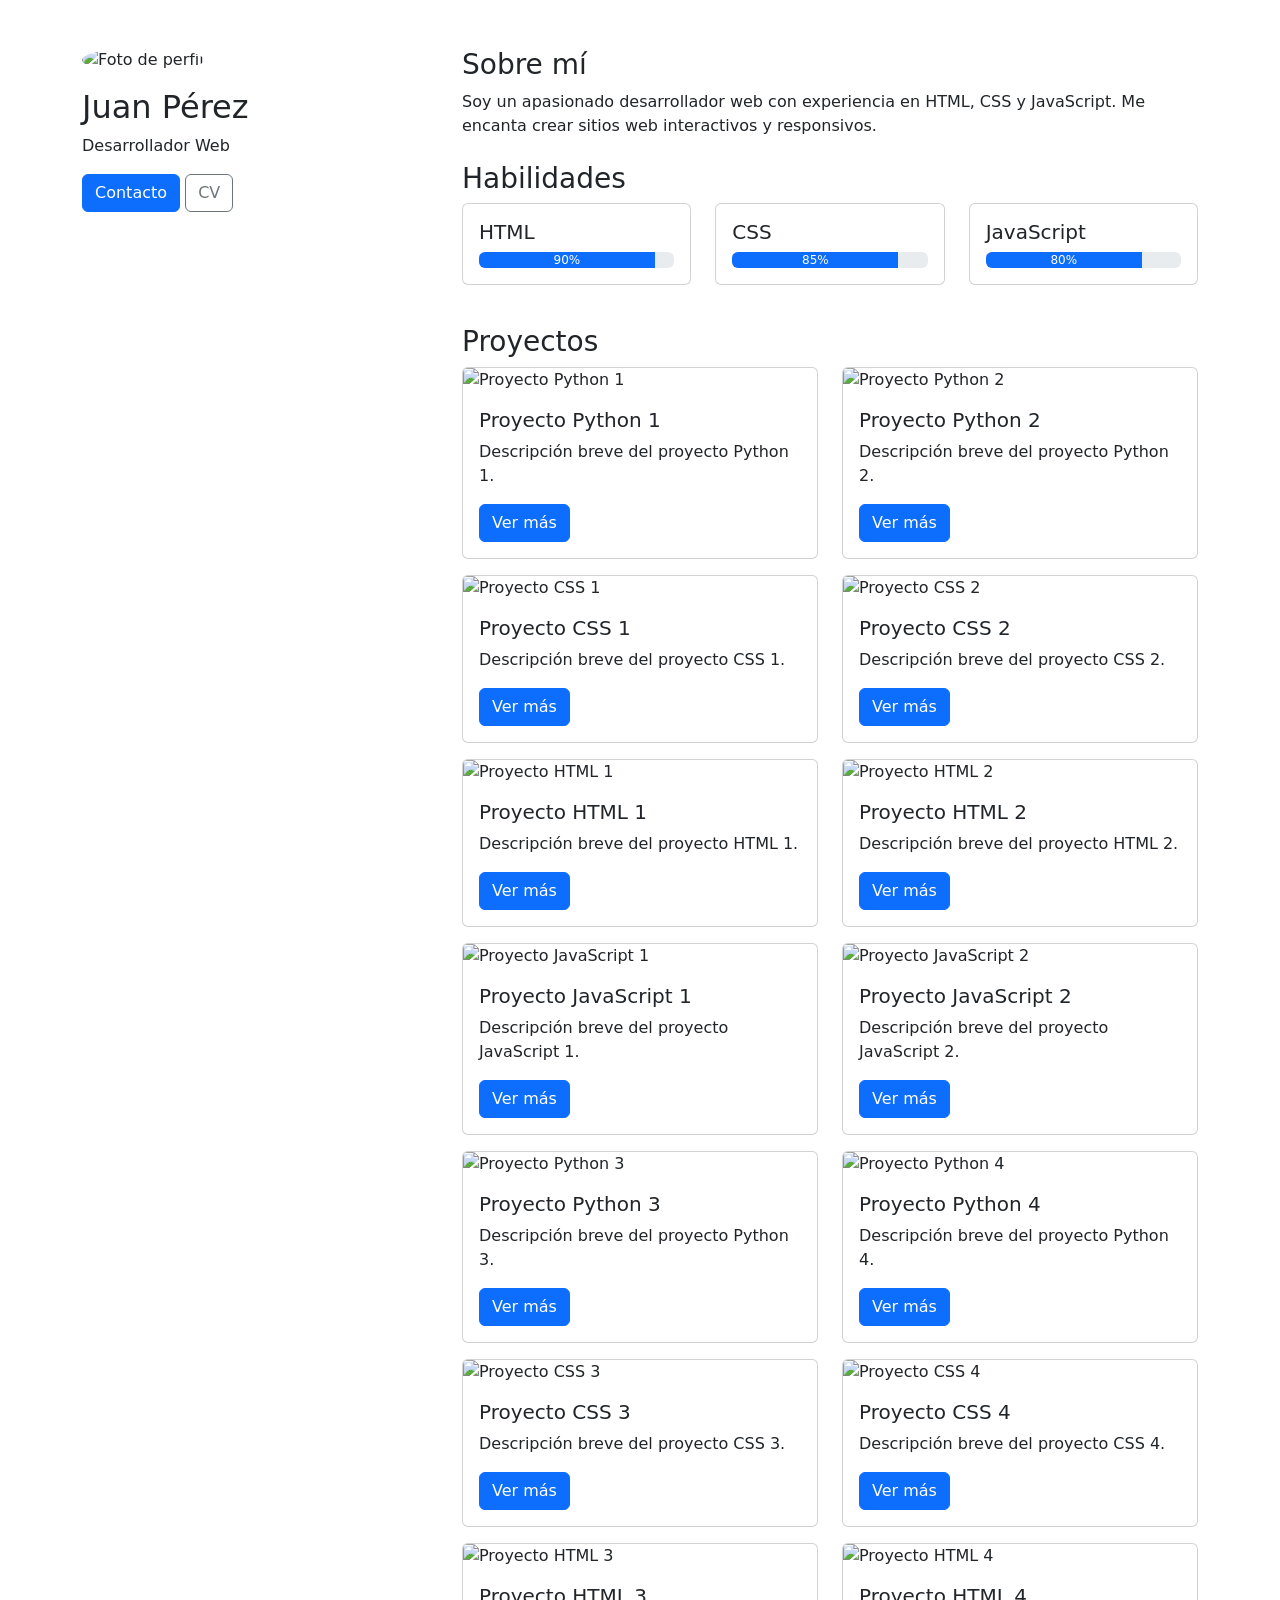
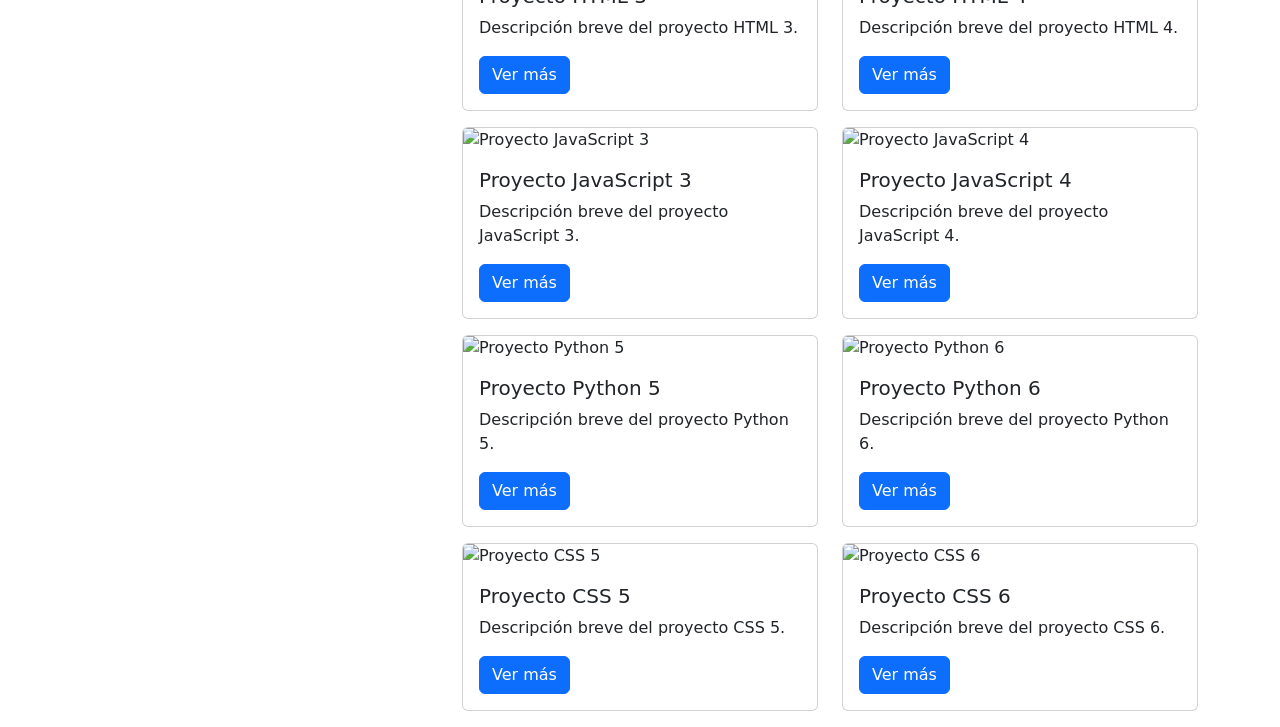
==== index.html @ b3091b2c "Create index.html" ====
<!DOCTYPE html>
<html lang="es">
<head>
    <meta charset="UTF-8">
    <meta name="viewport" content="width=device-width, initial-scale=1.0">
    <title>Mi Perfil</title>
    <link href="https://cdnjs.cloudflare.com/ajax/libs/bootstrap/5.3.0/css/bootstrap.min.css" rel="stylesheet">
    <style>
        #btn-back-to-top {
            position: fixed;
            bottom: 20px;
            left: 20px;
            display: none;
        }
    </style>
</head>
<body>
    <div class="container mt-5">
        <div class="row">
            <div class="col-md-4">
                <img src="/api/placeholder/300/300" alt="Foto de perfil" class="img-fluid rounded-circle mb-3">
                <h2>Juan Pérez</h2>
                <p>Desarrollador Web</p>
                <div class="mb-3">
                    <button type="button" class="btn btn-primary" data-bs-toggle="popover" data-bs-content="Nombre: Juan Pérez<br>Teléfono: +34 123 456 789<br>Email: juan.perez@example.com<br>Dirección: Calle Falsa 123, Madrid, España">Contacto</button>
                    <button type="button" class="btn btn-outline-secondary" data-bs-toggle="popover" data-bs-html="true" data-bs-content='<a href="/path/to/CV.pdf" class="btn btn-primary" download>Download CV</a>'>CV</button>
                </div>
            </div>
            <div class="col-md-8">
                <h3>Sobre mí</h3>
                <p>Soy un apasionado desarrollador web con experiencia en HTML, CSS y JavaScript. Me encanta crear sitios web interactivos y responsivos.</p>
                
                <h3 class="mt-4">Habilidades</h3>
                <div class="row">
                    <div class="col-6 col-md-4 mb-3">
                        <div class="card">
                            <div class="card-body">
                                <h5 class="card-title">HTML</h5>
                                <div class="progress">
                                    <div class="progress-bar" role="progressbar" style="width: 90%;" aria-valuenow="90" aria-valuemin="0" aria-valuemax="100">90%</div>
                                </div>
                            </div>
                        </div>
                    </div>
                    <div class="col-6 col-md-4 mb-3">
                        <div class="card">
                            <div class="card-body">
                                <h5 class="card-title">CSS</h5>
                                <div class="progress">
                                    <div class="progress-bar" role="progressbar" style="width: 85%;" aria-valuenow="85" aria-valuemin="0" aria-valuemax="100">85%</div>
                                </div>
                            </div>
                        </div>
                    </div>
                    <div class="col-6 col-md-4 mb-3">
                        <div class="card">
                            <div class="card-body">
                                <h5 class="card-title">JavaScript</h5>
                                <div class="progress">
                                    <div class="progress-bar" role="progressbar" style="width: 80%;" aria-valuenow="80" aria-valuemin="0" aria-valuemax="100">80%</div>
                                </div>
                            </div>
                        </div>
                    </div>
                </div>
                
                <h3 class="mt-4">Proyectos</h3>
                <div class="row">
                    <!-- Proyecto 1 -->
                    <div class="col-md-6 mb-3">
                        <div class="card">
                            <img src="/api/placeholder/300/200" class="card-img-top" alt="Proyecto Python 1">
                            <div class="card-body">
                                <h5 class="card-title">Proyecto Python 1</h5>
                                <p class="card-text">Descripción breve del proyecto Python 1.</p>
                                <a href="#" class="btn btn-primary">Ver más</a>
                            </div>
                        </div>
                    </div>
                    <!-- Proyecto 2 -->
                    <div class="col-md-6 mb-3">
                        <div class="card">
                            <img src="/api/placeholder/300/200" class="card-img-top" alt="Proyecto Python 2">
                            <div class="card-body">
                                <h5 class="card-title">Proyecto Python 2</h5>
                                <p class="card-text">Descripción breve del proyecto Python 2.</p>
                                <a href="#" class="btn btn-primary">Ver más</a>
                            </div>
                        </div>
                    </div>
                    <!-- Proyecto 3 -->
                    <div class="col-md-6 mb-3">
                        <div class="card">
                            <img src="/api/placeholder/300/200" class="card-img-top" alt="Proyecto CSS 1">
                            <div class="card-body">
                                <h5 class="card-title">Proyecto CSS 1</h5>
                                <p class="card-text">Descripción breve del proyecto CSS 1.</p>
                                <a href="#" class="btn btn-primary">Ver más</a>
                            </div>
                        </div>
                    </div>
                    <!-- Proyecto 4 -->
                    <div class="col-md-6 mb-3">
                        <div class="card">
                            <img src="/api/placeholder/300/200" class="card-img-top" alt="Proyecto CSS 2">
                            <div class="card-body">
                                <h5 class="card-title">Proyecto CSS 2</h5>
                                <p class="card-text">Descripción breve del proyecto CSS 2.</p>
                                <a href="#" class="btn btn-primary">Ver más</a>
                            </div>
                        </div>
                    </div>
                    <!-- Proyecto 5 -->
                    <div class="col-md-6 mb-3">
                        <div class="card">
                            <img src="/api/placeholder/300/200" class="card-img-top" alt="Proyecto HTML 1">
                            <div class="card-body">
                                <h5 class="card-title">Proyecto HTML 1</h5>
                                <p class="card-text">Descripción breve del proyecto HTML 1.</p>
                                <a href="#" class="btn btn-primary">Ver más</a>
                            </div>
                        </div>
                    </div>
                    <!-- Proyecto 6 -->
                    <div class="col-md-6 mb-3">
                        <div class="card">
                            <img src="/api/placeholder/300/200" class="card-img-top" alt="Proyecto HTML 2">
                            <div class="card-body">
                                <h5 class="card-title">Proyecto HTML 2</h5>
                                <p class="card-text">Descripción breve del proyecto HTML 2.</p>
                                <a href="#" class="btn btn-primary">Ver más</a>
                            </div>
                        </div>
                    </div>
                    <!-- Proyecto 7 -->
                    <div class="col-md-6 mb-3">
                        <div class="card">
                            <img src="/api/placeholder/300/200" class="card-img-top" alt="Proyecto JavaScript 1">
                            <div class="card-body">
                                <h5 class="card-title">Proyecto JavaScript 1</h5>
                                <p class="card-text">Descripción breve del proyecto JavaScript 1.</p>
                                <a href="#" class="btn btn-primary">Ver más</a>
                            </div>
                        </div>
                    </div>
                    <!-- Proyecto 8 -->
                    <div class="col-md-6 mb-3">
                        <div class="card">
                            <img src="/api/placeholder/300/200" class="card-img-top" alt="Proyecto JavaScript 2">
                            <div class="card-body">
                                <h5 class="card-title">Proyecto JavaScript 2</h5>
                                <p class="card-text">Descripción breve del proyecto JavaScript 2.</p>
                                <a href="#" class="btn btn-primary">Ver más</a>
                            </div>
                        </div>
                    </div>
                    <!-- Proyecto 9 -->
                    <div class="col-md-6 mb-3">
                        <div class="card">
                            <img src="/api/placeholder/300/200" class="card-img-top" alt="Proyecto Python 3">
                            <div class="card-body">
                                <h5 class="card-title">Proyecto Python 3</h5>
                                <p class="card-text">Descripción breve del proyecto Python 3.</p>
                                <a href="#" class="btn btn-primary">Ver más</a>
                            </div>
                        </div>
                    </div>
                    <!-- Proyecto 10 -->
                    <div class="col-md-6 mb-3">
                        <div class="card">
                            <img src="/api/placeholder/300/200" class="card-img-top" alt="Proyecto Python 4">
                            <div class="card-body">
                                <h5 class="card-title">Proyecto Python 4</h5>
                                <p class="card-text">Descripción breve del proyecto Python 4.</p>
                                <a href="#" class="btn btn-primary">Ver más</a>
                            </div>
                        </div>
                    </div>
                    <!-- Proyecto 11 -->
                    <div class="col-md-6 mb-3">
                        <div class="card">
                            <img src="/api/placeholder/300/200" class="card-img-top" alt="Proyecto CSS 3">
                            <div class="card-body">
                                <h5 class="card-title">Proyecto CSS 3</h5>
                                <p class="card-text">Descripción breve del proyecto CSS 3.</p>
                                <a href="#" class="btn btn-primary">Ver más</a>
                            </div>
                        </div>
                    </div>
                    <!-- Proyecto 12 -->
                    <div class="col-md-6 mb-3">
                        <div class="card">
                            <img src="/api/placeholder/300/200" class="card-img-top" alt="Proyecto CSS 4">
                            <div class="card-body">
                                <h5 class="card-title">Proyecto CSS 4</h5>
                                <p class="card-text">Descripción breve del proyecto CSS 4.</p>
                                <a href="#" class="btn btn-primary">Ver más</a>
                            </div>
                        </div>
                    </div>
                    <!-- Proyecto 13 -->
                    <div class="col-md-6 mb-3">
                        <div class="card">
                            <img src="/api/placeholder/300/200" class="card-img-top" alt="Proyecto HTML 3">
                            <div class="card-body">
                                <h5 class="card-title">Proyecto HTML 3</h5>
                                <p class="card-text">Descripción breve del proyecto HTML 3.</p>
                                <a href="#" class="btn btn-primary">Ver más</a>
                            </div>
                        </div>
                    </div>
                    <!-- Proyecto 14 -->
                    <div class="col-md-6 mb-3">
                        <div class="card">
                            <img src="/api/placeholder/300/200" class="card-img-top" alt="Proyecto HTML 4">
                            <div class="card-body">
                                <h5 class="card-title">Proyecto HTML 4</h5>
                                <p class="card-text">Descripción breve del proyecto HTML 4.</p>
                                <a href="#" class="btn btn-primary">Ver más</a>
                            </div>
                        </div>
                    </div>
                    <!-- Proyecto 15 -->
                    <div class="col-md-6 mb-3">
                        <div class="card">
                            <img src="/api/placeholder/300/200" class="card-img-top" alt="Proyecto JavaScript 3">
                            <div class="card-body">
                                <h5 class="card-title">Proyecto JavaScript 3</h5>
                                <p class="card-text">Descripción breve del proyecto JavaScript 3.</p>
                                <a href="#" class="btn btn-primary">Ver más</a>
                            </div>
                        </div>
                    </div>
                    <!-- Proyecto 16 -->
                    <div class="col-md-6 mb-3">
                        <div class="card">
                            <img src="/api/placeholder/300/200" class="card-img-top" alt="Proyecto JavaScript 4">
                            <div class="card-body">
                                <h5 class="card-title">Proyecto JavaScript 4</h5>
                                <p class="card-text">Descripción breve del proyecto JavaScript 4.</p>
                                <a href="#" class="btn btn-primary">Ver más</a>
                            </div>
                        </div>
                    </div>
                    <!-- Proyecto 17 -->
                    <div class="col-md-6 mb-3">
                        <div class="card">
                            <img src="/api/placeholder/300/200" class="card-img-top" alt="Proyecto Python 5">
                            <div class="card-body">
                                <h5 class="card-title">Proyecto Python 5</h5>
                                <p class="card-text">Descripción breve del proyecto Python 5.</p>
                                <a href="#" class="btn btn-primary">Ver más</a>
                            </div>
                        </div>
                    </div>
                    <!-- Proyecto 18 -->
                    <div class="col-md-6 mb-3">
                        <div class="card">
                            <img src="/api/placeholder/300/200" class="card-img-top" alt="Proyecto Python 6">
                            <div class="card-body">
                                <h5 class="card-title">Proyecto Python 6</h5>
                                <p class="card-text">Descripción breve del proyecto Python 6.</p>
                                <a href="#" class="btn btn-primary">Ver más</a>
                            </div>
                        </div>
                    </div>
                    <!-- Proyecto 19 -->
                    <div class="col-md-6 mb-3">
                        <div class="card">
                            <img src="/api/placeholder/300/200" class="card-img-top" alt="Proyecto CSS 5">
                            <div class="card-body">
                                <h5 class="card-title">Proyecto CSS 5</h5>
                                <p class="card-text">Descripción breve del proyecto CSS 5.</p>
                                <a href="#" class="btn btn-primary">Ver más</a>
                            </div>
                        </div>
                    </div>
                    <!-- Proyecto 20 -->
                    <div class="col-md-6 mb-3">
                        <div class="card">
                            <img src="/api/placeholder/300/200" class="card-img-top" alt="Proyecto CSS 6">
                            <div class="card-body">
                                <h5 class="card-title">Proyecto CSS 6</h5>
                                <p class="card-text">Descripción breve del proyecto CSS 6.</p>
                                <a href="#" class="btn btn-primary">Ver más</a>
                            </div>
                        </div>
                    </div>
                </div>
            </div>
        </div>
    </div>

    <button type="button" class="btn btn-danger btn-floating btn-lg" id="btn-back-to-top">
        <i class="fas fa-arrow-up"></i>
    </button>

    <script src="https://cdnjs.cloudflare.com/ajax/libs/bootstrap/5.3.0/js/bootstrap.bundle.min.js"></script>
    <script>
        // Inicializar popover
        var popoverTriggerList = [].slice.call(document.querySelectorAll('[data-bs-toggle="popover"]'));
        var popoverList = popoverTriggerList.map(function (popoverTriggerEl) {
            return new bootstrap.Popover(popoverTriggerEl, {
                html: true
            });
        });

        // Obtener el botón
        let mybutton = document.getElementById("btn-back-to-top");

        // Cuando el usuario haga scroll hacia abajo 20px desde la parte superior del documento, muestra el botón
        window.onscroll = function () {
            scrollFunction();
        };

        function scrollFunction() {
            if (
                document.body.scrollTop > 20 ||
                document.documentElement.scrollTop > 20
            ) {
                mybutton.style.display = "block";
            } else {
                mybutton.style.display = "none";
            }
        }

        // Cuando el usuario haga clic en el botón, lleva al principio del documento
        mybutton.addEventListener("click", backToTop);

        function backToTop() {
            document.body.scrollTop = 0;
            document.documentElement.scrollTop = 0;
        }
    </script>
</body>
</html>
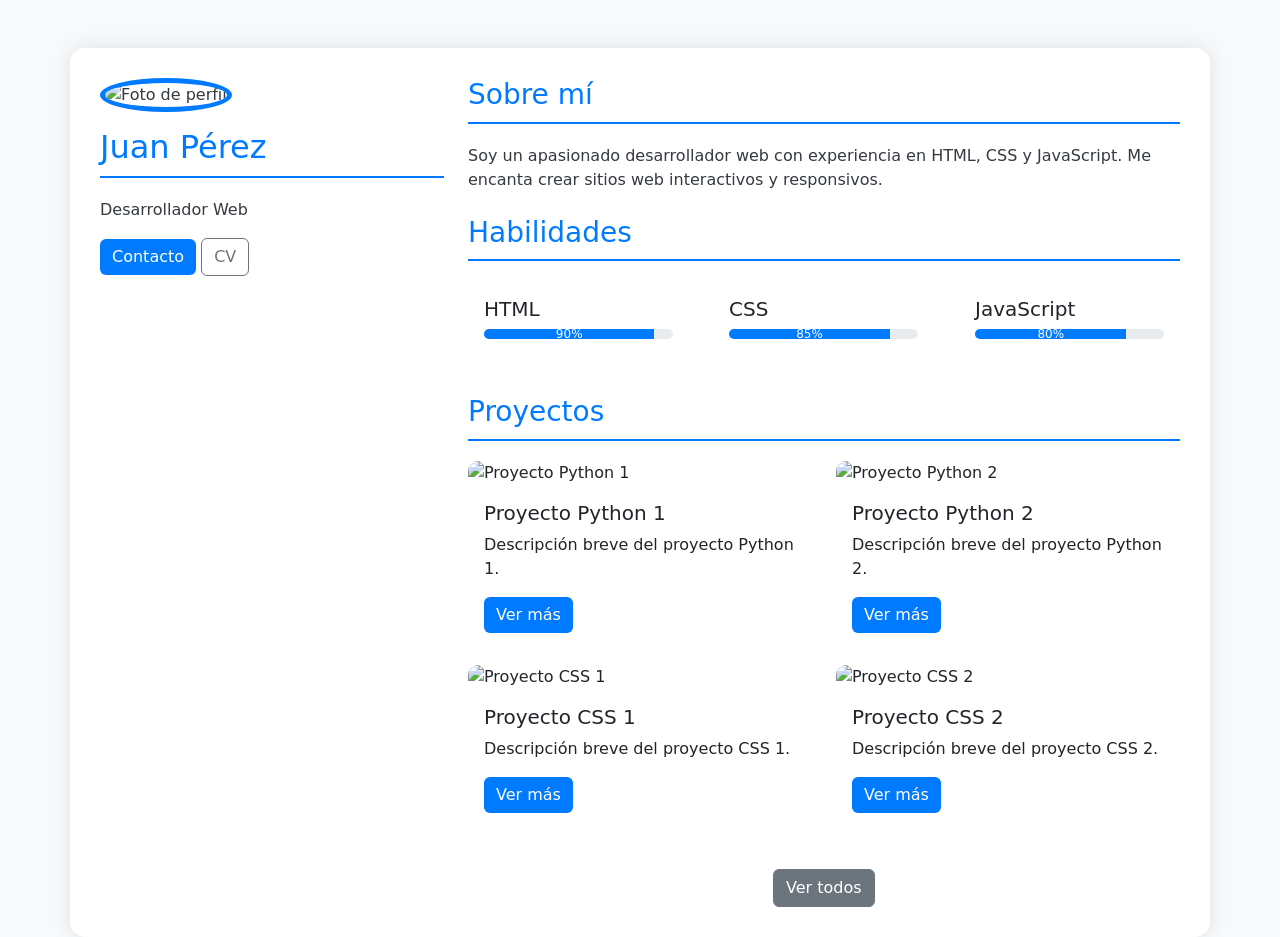
==== commit cc944503: "Update index.html" ====
--- a/index.html
+++ b/index.html
@@ -5,34 +5,89 @@
     <meta name="viewport" content="width=device-width, initial-scale=1.0">
     <title>Mi Perfil</title>
     <link href="https://cdnjs.cloudflare.com/ajax/libs/bootstrap/5.3.0/css/bootstrap.min.css" rel="stylesheet">
+    <link href="https://cdnjs.cloudflare.com/ajax/libs/animate.css/4.1.1/animate.min.css" rel="stylesheet">
     <style>
+        body {
+            background-color: #f8f9fa;
+            color: #343a40;
+        }
+        .container {
+            background-color: white;
+            border-radius: 15px;
+            box-shadow: 0 0 20px rgba(0,0,0,0.1);
+            padding: 30px;
+            margin-top: 50px;
+        }
+        h2, h3 {
+            color: #007bff;
+            border-bottom: 2px solid #007bff;
+            padding-bottom: 10px;
+            margin-bottom: 20px;
+        }
+        .card {
+            transition: transform 0.3s ease-in-out, box-shadow 0.3s ease-in-out;
+            border: none;
+            border-radius: 10px;
+            overflow: hidden;
+        }
+        .card:hover {
+            transform: translateY(-5px);
+            box-shadow: 0 10px 20px rgba(0,0,0,0.1);
+        }
+        .progress {
+            height: 10px;
+            border-radius: 5px;
+        }
+        .progress-bar {
+            background-color: #007bff;
+        }
         #btn-back-to-top {
             position: fixed;
             bottom: 20px;
             left: 20px;
             display: none;
+            transition: opacity 0.3s ease-in-out;
+            opacity: 0;
+        }
+        #btn-back-to-top.show {
+            opacity: 1;
+        }
+        .btn-primary {
+            background-color: #007bff;
+            border: none;
+            transition: background-color 0.3s ease-in-out;
+        }
+        .btn-primary:hover {
+            background-color: #0056b3;
+        }
+        .profile-img {
+            border: 5px solid #007bff;
+            transition: transform 0.3s ease-in-out;
+        }
+        .profile-img:hover {
+            transform: scale(1.05);
         }
     </style>
 </head>
 <body>
-    <div class="container mt-5">
+    <div class="container mt-5 animate__animated animate__fadeIn">
         <div class="row">
             <div class="col-md-4">
-                <img src="/api/placeholder/300/300" alt="Foto de perfil" class="img-fluid rounded-circle mb-3">
-                <h2>Juan Pérez</h2>
-                <p>Desarrollador Web</p>
-                <div class="mb-3">
+                <img src="/api/placeholder/300/300" alt="Foto de perfil" class="img-fluid rounded-circle mb-3 profile-img animate__animated animate__zoomIn">
+                <h2 class="animate__animated animate__slideInLeft">Juan Pérez</h2>
+                <p class="animate__animated animate__slideInLeft">Desarrollador Web</p>
+                <div class="mb-3 animate__animated animate__slideInLeft">
                     <button type="button" class="btn btn-primary" data-bs-toggle="popover" data-bs-content="Nombre: Juan Pérez<br>Teléfono: +34 123 456 789<br>Email: juan.perez@example.com<br>Dirección: Calle Falsa 123, Madrid, España">Contacto</button>
                     <button type="button" class="btn btn-outline-secondary" data-bs-toggle="popover" data-bs-html="true" data-bs-content='<a href="/path/to/CV.pdf" class="btn btn-primary" download>Download CV</a>'>CV</button>
                 </div>
             </div>
             <div class="col-md-8">
-                <h3>Sobre mí</h3>
-                <p>Soy un apasionado desarrollador web con experiencia en HTML, CSS y JavaScript. Me encanta crear sitios web interactivos y responsivos.</p>
+                <h3 class="animate__animated animate__slideInRight">Sobre mí</h3>
+                <p class="animate__animated animate__slideInRight">Soy un apasionado desarrollador web con experiencia en HTML, CSS y JavaScript. Me encanta crear sitios web interactivos y responsivos.</p>
                 
-                <h3 class="mt-4">Habilidades</h3>
+                <h3 class="mt-4 animate__animated animate__slideInRight">Habilidades</h3>
                 <div class="row">
-                    <div class="col-6 col-md-4 mb-3">
+                    <div class="col-6 col-md-4 mb-3 animate__animated animate__zoomIn">
                         <div class="card">
                             <div class="card-body">
                                 <h5 class="card-title">HTML</h5>
@@ -42,7 +97,7 @@
                             </div>
                         </div>
                     </div>
-                    <div class="col-6 col-md-4 mb-3">
+                    <div class="col-6 col-md-4 mb-3 animate__animated animate__zoomIn" style="animation-delay: 0.2s;">
                         <div class="card">
                             <div class="card-body">
                                 <h5 class="card-title">CSS</h5>
@@ -52,7 +107,7 @@
                             </div>
                         </div>
                     </div>
-                    <div class="col-6 col-md-4 mb-3">
+                    <div class="col-6 col-md-4 mb-3 animate__animated animate__zoomIn" style="animation-delay: 0.4s;">
                         <div class="card">
                             <div class="card-body">
                                 <h5 class="card-title">JavaScript</h5>
@@ -64,10 +119,10 @@
                     </div>
                 </div>
                 
-                <h3 class="mt-4">Proyectos</h3>
+                <h3 class="mt-4 animate__animated animate__slideInRight">Proyectos</h3>
                 <div class="row">
                     <!-- Proyecto 1 -->
-                    <div class="col-md-6 mb-3">
+                    <div class="col-md-6 mb-3 animate__animated animate__zoomIn">
                         <div class="card">
                             <img src="/api/placeholder/300/200" class="card-img-top" alt="Proyecto Python 1">
                             <div class="card-body">
@@ -78,7 +133,7 @@
                         </div>
                     </div>
                     <!-- Proyecto 2 -->
-                    <div class="col-md-6 mb-3">
+                    <div class="col-md-6 mb-3 animate__animated animate__zoomIn" style="animation-delay: 0.2s;">
                         <div class="card">
                             <img src="/api/placeholder/300/200" class="card-img-top" alt="Proyecto Python 2">
                             <div class="card-body">
@@ -89,7 +144,7 @@
                         </div>
                     </div>
                     <!-- Proyecto 3 -->
-                    <div class="col-md-6 mb-3">
+                    <div class="col-md-6 mb-3 animate__animated animate__zoomIn" style="animation-delay: 0.4s;">
                         <div class="card">
                             <img src="/api/placeholder/300/200" class="card-img-top" alt="Proyecto CSS 1">
                             <div class="card-body">
@@ -100,7 +155,7 @@
                         </div>
                     </div>
                     <!-- Proyecto 4 -->
-                    <div class="col-md-6 mb-3">
+                    <div class="col-md-6 mb-3 animate__animated animate__zoomIn" style="animation-delay: 0.6s;">
                         <div class="card">
                             <img src="/api/placeholder/300/200" class="card-img-top" alt="Proyecto CSS 2">
                             <div class="card-body">
@@ -111,7 +166,7 @@
                         </div>
                     </div>
                     <!-- Proyecto 5 -->
-                    <div class="col-md-6 mb-3">
+                    <div class="col-md-6 mb-3 animate__animated animate__zoomIn more-projects" style="animation-delay: 0.8s; display: none;">
                         <div class="card">
                             <img src="/api/placeholder/300/200" class="card-img-top" alt="Proyecto HTML 1">
                             <div class="card-body">
@@ -122,7 +177,7 @@
                         </div>
                     </div>
                     <!-- Proyecto 6 -->
-                    <div class="col-md-6 mb-3">
+                    <div class="col-md-6 mb-3 animate__animated animate__zoomIn more-projects" style="animation-delay: 1s; display: none;">
                         <div class="card">
                             <img src="/api/placeholder/300/200" class="card-img-top" alt="Proyecto HTML 2">
                             <div class="card-body">
@@ -132,160 +187,9 @@
                             </div>
                         </div>
                     </div>
-                    <!-- Proyecto 7 -->
-                    <div class="col-md-6 mb-3">
-                        <div class="card">
-                            <img src="/api/placeholder/300/200" class="card-img-top" alt="Proyecto JavaScript 1">
-                            <div class="card-body">
-                                <h5 class="card-title">Proyecto JavaScript 1</h5>
-                                <p class="card-text">Descripción breve del proyecto JavaScript 1.</p>
-                                <a href="#" class="btn btn-primary">Ver más</a>
-                            </div>
-                        </div>
-                    </div>
-                    <!-- Proyecto 8 -->
-                    <div class="col-md-6 mb-3">
-                        <div class="card">
-                            <img src="/api/placeholder/300/200" class="card-img-top" alt="Proyecto JavaScript 2">
-                            <div class="card-body">
-                                <h5 class="card-title">Proyecto JavaScript 2</h5>
-                                <p class="card-text">Descripción breve del proyecto JavaScript 2.</p>
-                                <a href="#" class="btn btn-primary">Ver más</a>
-                            </div>
-                        </div>
-                    </div>
-                    <!-- Proyecto 9 -->
-                    <div class="col-md-6 mb-3">
-                        <div class="card">
-                            <img src="/api/placeholder/300/200" class="card-img-top" alt="Proyecto Python 3">
-                            <div class="card-body">
-                                <h5 class="card-title">Proyecto Python 3</h5>
-                                <p class="card-text">Descripción breve del proyecto Python 3.</p>
-                                <a href="#" class="btn btn-primary">Ver más</a>
-                            </div>
-                        </div>
-                    </div>
-                    <!-- Proyecto 10 -->
-                    <div class="col-md-6 mb-3">
-                        <div class="card">
-                            <img src="/api/placeholder/300/200" class="card-img-top" alt="Proyecto Python 4">
-                            <div class="card-body">
-                                <h5 class="card-title">Proyecto Python 4</h5>
-                                <p class="card-text">Descripción breve del proyecto Python 4.</p>
-                                <a href="#" class="btn btn-primary">Ver más</a>
-                            </div>
-                        </div>
-                    </div>
-                    <!-- Proyecto 11 -->
-                    <div class="col-md-6 mb-3">
-                        <div class="card">
-                            <img src="/api/placeholder/300/200" class="card-img-top" alt="Proyecto CSS 3">
-                            <div class="card-body">
-                                <h5 class="card-title">Proyecto CSS 3</h5>
-                                <p class="card-text">Descripción breve del proyecto CSS 3.</p>
-                                <a href="#" class="btn btn-primary">Ver más</a>
-                            </div>
-                        </div>
-                    </div>
-                    <!-- Proyecto 12 -->
-                    <div class="col-md-6 mb-3">
-                        <div class="card">
-                            <img src="/api/placeholder/300/200" class="card-img-top" alt="Proyecto CSS 4">
-                            <div class="card-body">
-                                <h5 class="card-title">Proyecto CSS 4</h5>
-                                <p class="card-text">Descripción breve del proyecto CSS 4.</p>
-                                <a href="#" class="btn btn-primary">Ver más</a>
-                            </div>
-                        </div>
-                    </div>
-                    <!-- Proyecto 13 -->
-                    <div class="col-md-6 mb-3">
-                        <div class="card">
-                            <img src="/api/placeholder/300/200" class="card-img-top" alt="Proyecto HTML 3">
-                            <div class="card-body">
-                                <h5 class="card-title">Proyecto HTML 3</h5>
-                                <p class="card-text">Descripción breve del proyecto HTML 3.</p>
-                                <a href="#" class="btn btn-primary">Ver más</a>
-                            </div>
-                        </div>
-                    </div>
-                    <!-- Proyecto 14 -->
-                    <div class="col-md-6 mb-3">
-                        <div class="card">
-                            <img src="/api/placeholder/300/200" class="card-img-top" alt="Proyecto HTML 4">
-                            <div class="card-body">
-                                <h5 class="card-title">Proyecto HTML 4</h5>
-                                <p class="card-text">Descripción breve del proyecto HTML 4.</p>
-                                <a href="#" class="btn btn-primary">Ver más</a>
-                            </div>
-                        </div>
-                    </div>
-                    <!-- Proyecto 15 -->
-                    <div class="col-md-6 mb-3">
-                        <div class="card">
-                            <img src="/api/placeholder/300/200" class="card-img-top" alt="Proyecto JavaScript 3">
-                            <div class="card-body">
-                                <h5 class="card-title">Proyecto JavaScript 3</h5>
-                                <p class="card-text">Descripción breve del proyecto JavaScript 3.</p>
-                                <a href="#" class="btn btn-primary">Ver más</a>
-                            </div>
-                        </div>
-                    </div>
-                    <!-- Proyecto 16 -->
-                    <div class="col-md-6 mb-3">
-                        <div class="card">
-                            <img src="/api/placeholder/300/200" class="card-img-top" alt="Proyecto JavaScript 4">
-                            <div class="card-body">
-                                <h5 class="card-title">Proyecto JavaScript 4</h5>
-                                <p class="card-text">Descripción breve del proyecto JavaScript 4.</p>
-                                <a href="#" class="btn btn-primary">Ver más</a>
-                            </div>
-                        </div>
-                    </div>
-                    <!-- Proyecto 17 -->
-                    <div class="col-md-6 mb-3">
-                        <div class="card">
-                            <img src="/api/placeholder/300/200" class="card-img-top" alt="Proyecto Python 5">
-                            <div class="card-body">
-                                <h5 class="card-title">Proyecto Python 5</h5>
-                                <p class="card-text">Descripción breve del proyecto Python 5.</p>
-                                <a href="#" class="btn btn-primary">Ver más</a>
-                            </div>
-                        </div>
-                    </div>
-                    <!-- Proyecto 18 -->
-                    <div class="col-md-6 mb-3">
-                        <div class="card">
-                            <img src="/api/placeholder/300/200" class="card-img-top" alt="Proyecto Python 6">
-                            <div class="card-body">
-                                <h5 class="card-title">Proyecto Python 6</h5>
-                                <p class="card-text">Descripción breve del proyecto Python 6.</p>
-                                <a href="#" class="btn btn-primary">Ver más</a>
-                            </div>
-                        </div>
-                    </div>
-                    <!-- Proyecto 19 -->
-                    <div class="col-md-6 mb-3">
-                        <div class="card">
-                            <img src="/api/placeholder/300/200" class="card-img-top" alt="Proyecto CSS 5">
-                            <div class="card-body">
-                                <h5 class="card-title">Proyecto CSS 5</h5>
-                                <p class="card-text">Descripción breve del proyecto CSS 5.</p>
-                                <a href="#" class="btn btn-primary">Ver más</a>
-                            </div>
-                        </div>
-                    </div>
-                    <!-- Proyecto 20 -->
-                    <div class="col-md-6 mb-3">
-                        <div class="card">
-                            <img src="/api/placeholder/300/200" class="card-img-top" alt="Proyecto CSS 6">
-                            <div class="card-body">
-                                <h5 class="card-title">Proyecto CSS 6</h5>
-                                <p class="card-text">Descripción breve del proyecto CSS 6.</p>
-                                <a href="#" class="btn btn-primary">Ver más</a>
-                            </div>
-                        </div>
-                    </div>
+                </div>
+                <div class="text-center mt-4">
+                    <button class="btn btn-secondary animate__animated animate__bounceIn" id="view-all-projects">Ver todos</button>
                 </div>
             </div>
         </div>
@@ -305,6 +209,15 @@
             });
         });
 
+        // Mostrar más proyectos al hacer clic en el botón "Ver todos"
+        document.getElementById('view-all-projects').addEventListener('click', function() {
+            var moreProjects = document.querySelectorAll('.more-projects');
+            moreProjects.forEach(function(project) {
+                project.style.display = 'block';
+            });
+            this.style.display = 'none';
+        });
+
         // Obtener el botón
         let mybutton = document.getElementById("btn-back-to-top");
 
@@ -318,9 +231,9 @@
                 document.body.scrollTop > 20 ||
                 document.documentElement.scrollTop > 20
             ) {
-                mybutton.style.display = "block";
+                mybutton.classList.add("show");
             } else {
-                mybutton.style.display = "none";
+                mybutton.classList.remove("show");
             }
         }
 
@@ -328,9 +241,8 @@
         mybutton.addEventListener("click", backToTop);
 
         function backToTop() {
-            document.body.scrollTop = 0;
-            document.documentElement.scrollTop = 0;
+            window.scrollTo({top: 0, behavior: 'smooth'});
         }
     </script>
 </body>
-</html>
+</html>
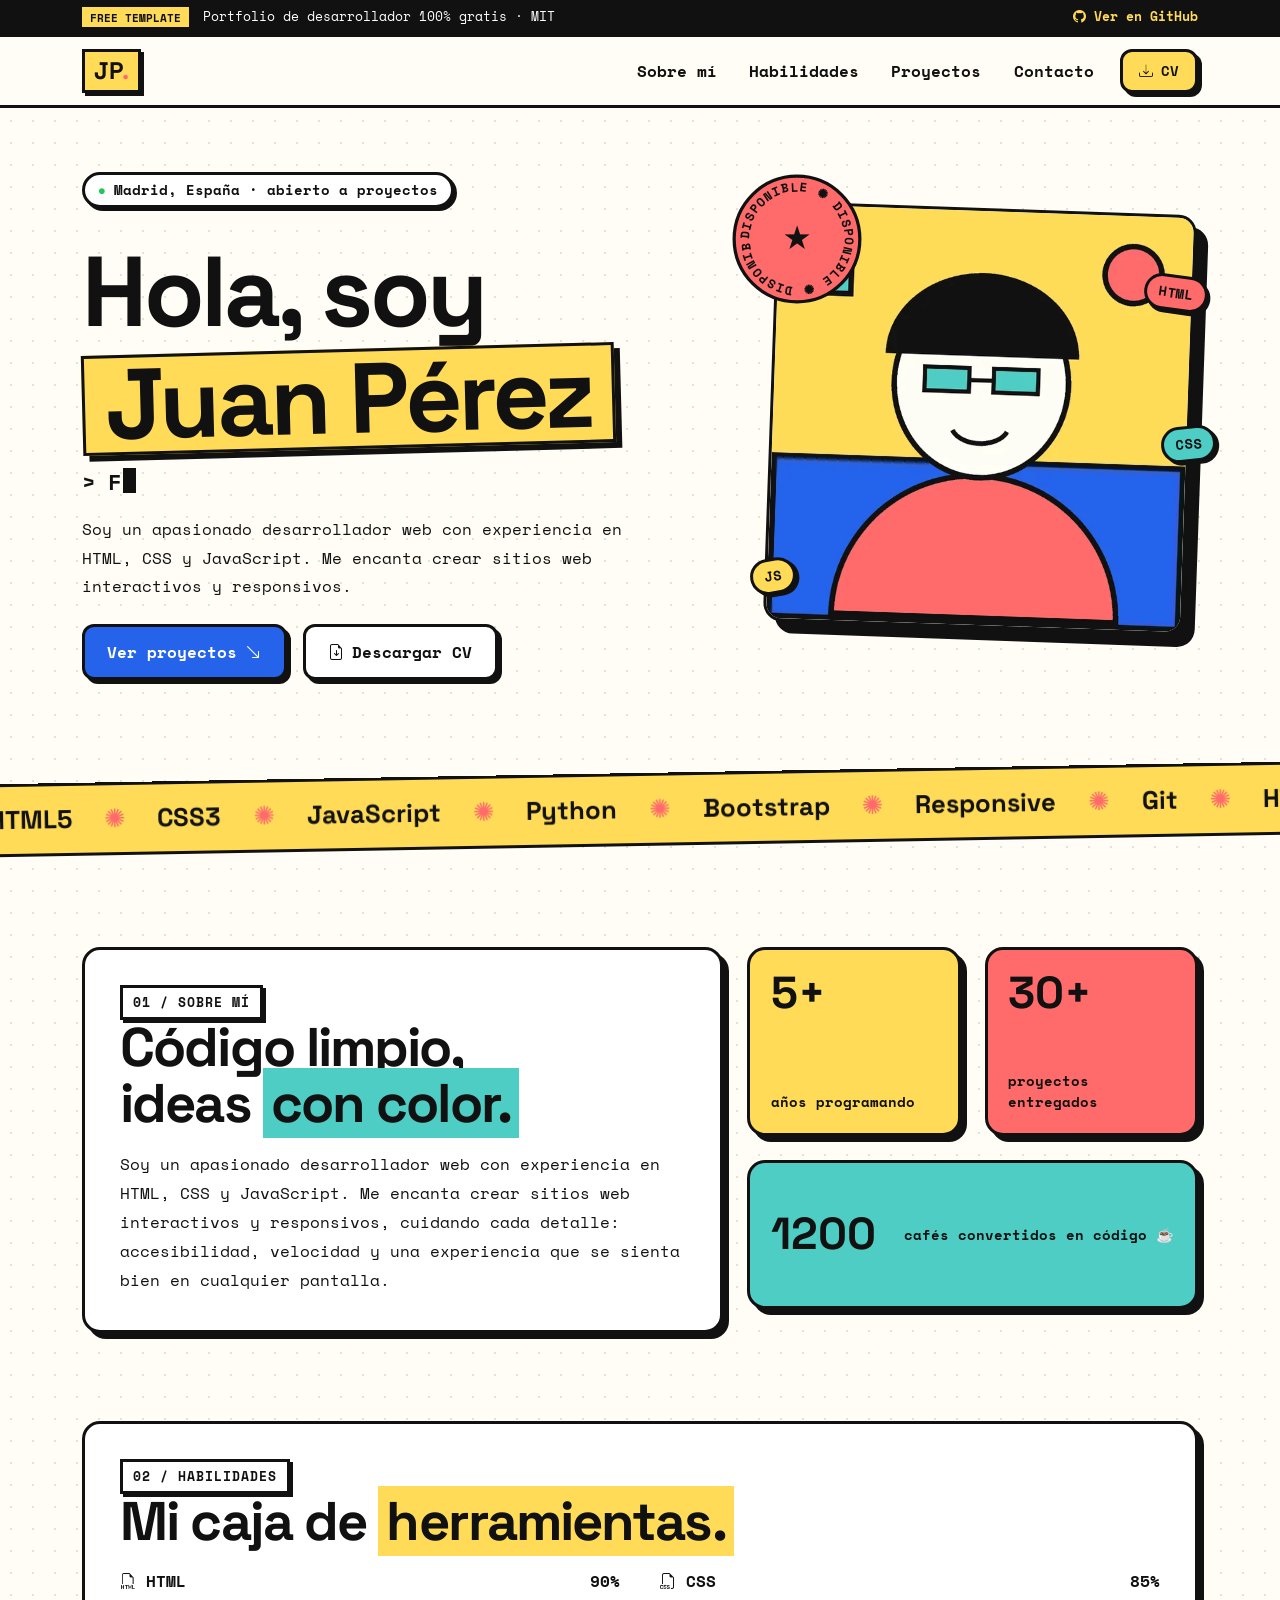
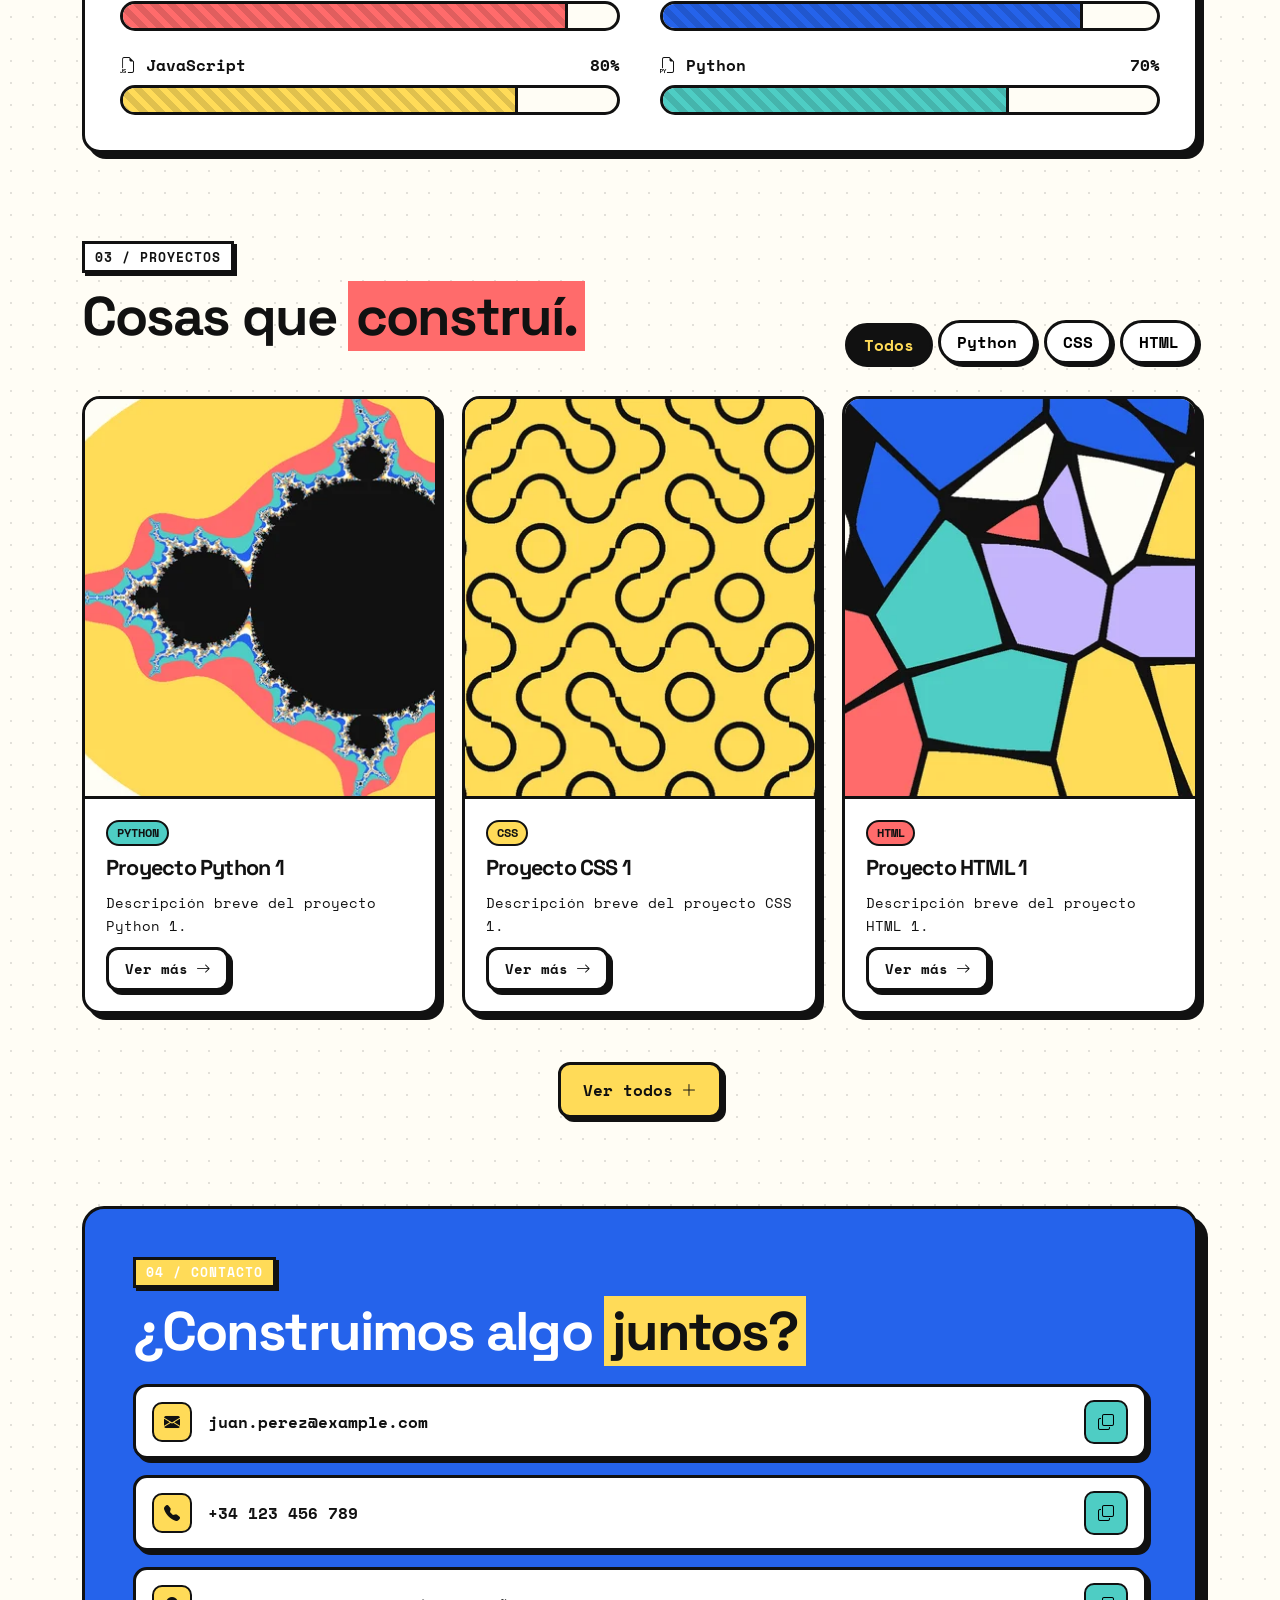
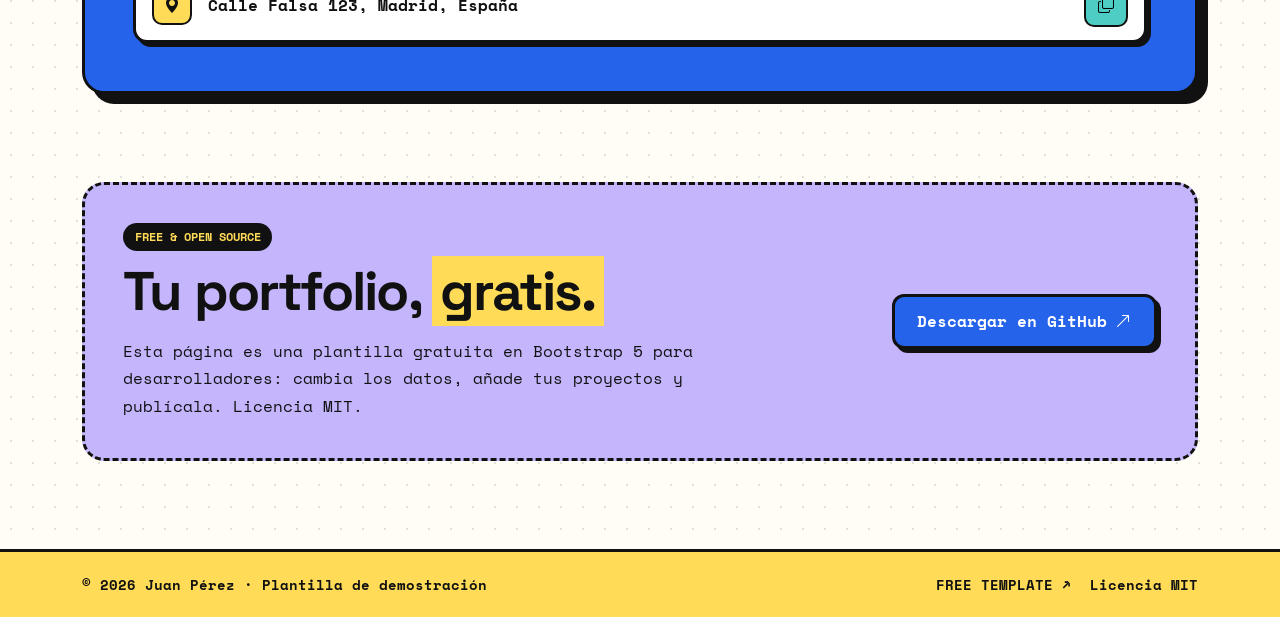
==== commit fb750c2b: "Redesign Mi Perfil as a neubrutalist developer portfolio free template - /design: Neubrutalism (3px " ====
--- a/index.html
+++ b/index.html
@@ -1,248 +1,193 @@
 <!DOCTYPE html>
 <html lang="es">
 <head>
-    <meta charset="UTF-8">
-    <meta name="viewport" content="width=device-width, initial-scale=1.0">
-    <title>Mi Perfil</title>
-    <link href="https://cdnjs.cloudflare.com/ajax/libs/bootstrap/5.3.0/css/bootstrap.min.css" rel="stylesheet">
-    <link href="https://cdnjs.cloudflare.com/ajax/libs/animate.css/4.1.1/animate.min.css" rel="stylesheet">
-    <style>
-        body {
-            background-color: #f8f9fa;
-            color: #343a40;
-        }
-        .container {
-            background-color: white;
-            border-radius: 15px;
-            box-shadow: 0 0 20px rgba(0,0,0,0.1);
-            padding: 30px;
-            margin-top: 50px;
-        }
-        h2, h3 {
-            color: #007bff;
-            border-bottom: 2px solid #007bff;
-            padding-bottom: 10px;
-            margin-bottom: 20px;
-        }
-        .card {
-            transition: transform 0.3s ease-in-out, box-shadow 0.3s ease-in-out;
-            border: none;
-            border-radius: 10px;
-            overflow: hidden;
-        }
-        .card:hover {
-            transform: translateY(-5px);
-            box-shadow: 0 10px 20px rgba(0,0,0,0.1);
-        }
-        .progress {
-            height: 10px;
-            border-radius: 5px;
-        }
-        .progress-bar {
-            background-color: #007bff;
-        }
-        #btn-back-to-top {
-            position: fixed;
-            bottom: 20px;
-            left: 20px;
-            display: none;
-            transition: opacity 0.3s ease-in-out;
-            opacity: 0;
-        }
-        #btn-back-to-top.show {
-            opacity: 1;
-        }
-        .btn-primary {
-            background-color: #007bff;
-            border: none;
-            transition: background-color 0.3s ease-in-out;
-        }
-        .btn-primary:hover {
-            background-color: #0056b3;
-        }
-        .profile-img {
-            border: 5px solid #007bff;
-            transition: transform 0.3s ease-in-out;
-        }
-        .profile-img:hover {
-            transform: scale(1.05);
-        }
-    </style>
+  <meta charset="UTF-8">
+  <meta name="viewport" content="width=device-width, initial-scale=1.0">
+  <title>Juan Pérez — Desarrollador Web · Free template</title>
+  <meta name="description" content="Plantilla gratuita de perfil y portfolio para desarrolladores en Bootstrap 5, estilo neubrutalista: habilidades, proyectos filtrables, contacto y CV imprimible. Licencia MIT.">
+  <meta name="theme-color" content="#FFDB58">
+  <meta property="og:title" content="Mi Perfil — Free developer portfolio template">
+  <meta property="og:description" content="Plantilla gratuita de portfolio neubrutalista para desarrolladores.">
+  <meta property="og:image" content="assets/og-image.jpg">
+  <link rel="icon" href="favicon.svg" type="image/svg+xml">
+  <link rel="preconnect" href="https://fonts.googleapis.com">
+  <link rel="preconnect" href="https://fonts.gstatic.com" crossorigin>
+  <link href="https://fonts.googleapis.com/css2?family=Space+Grotesk:wght@500;700&family=Space+Mono:wght@400;700&display=swap" rel="stylesheet">
+  <link href="https://cdn.jsdelivr.net/npm/bootstrap@5.3.3/dist/css/bootstrap.min.css" rel="stylesheet">
+  <link href="https://cdn.jsdelivr.net/npm/bootstrap-icons@1.11.3/font/bootstrap-icons.min.css" rel="stylesheet">
+  <link href="styles.css" rel="stylesheet">
 </head>
-<body>
-    <div class="container mt-5 animate__animated animate__fadeIn">
-        <div class="row">
-            <div class="col-md-4">
-                <img src="/api/placeholder/300/300" alt="Foto de perfil" class="img-fluid rounded-circle mb-3 profile-img animate__animated animate__zoomIn">
-                <h2 class="animate__animated animate__slideInLeft">Juan Pérez</h2>
-                <p class="animate__animated animate__slideInLeft">Desarrollador Web</p>
-                <div class="mb-3 animate__animated animate__slideInLeft">
-                    <button type="button" class="btn btn-primary" data-bs-toggle="popover" data-bs-content="Nombre: Juan Pérez<br>Teléfono: +34 123 456 789<br>Email: juan.perez@example.com<br>Dirección: Calle Falsa 123, Madrid, España">Contacto</button>
-                    <button type="button" class="btn btn-outline-secondary" data-bs-toggle="popover" data-bs-html="true" data-bs-content='<a href="/path/to/CV.pdf" class="btn btn-primary" download>Download CV</a>'>CV</button>
-                </div>
+<body id="top">
+  <a class="skip" href="#main">Saltar al contenido</a>
+
+  <div class="free-bar no-print">
+    <div class="container">
+      <span><b>FREE TEMPLATE</b> Portfolio de desarrollador 100% gratis <span class="license">· MIT</span></span>
+      <a href="https://github.com/EduGuate/perfilUpdated" target="_blank" rel="noopener noreferrer"><i class="bi bi-github"></i> Ver en GitHub</a>
+    </div>
+  </div>
+
+  <header class="site-nav no-print">
+    <nav class="navbar navbar-expand-lg" aria-label="Principal">
+      <div class="container">
+        <a class="logo" href="#top">JP<span>.</span></a>
+        <button class="navbar-toggler brut-btn" type="button" data-bs-toggle="collapse" data-bs-target="#menu" aria-controls="menu" aria-expanded="false" aria-label="Abrir menú"><i class="bi bi-list"></i></button>
+        <div class="collapse navbar-collapse" id="menu">
+          <ul class="navbar-nav ms-auto align-items-lg-center gap-lg-1">
+            <li class="nav-item"><a class="nav-link" href="#sobre-mi">Sobre mí</a></li>
+            <li class="nav-item"><a class="nav-link" href="#habilidades">Habilidades</a></li>
+            <li class="nav-item"><a class="nav-link" href="#proyectos">Proyectos</a></li>
+            <li class="nav-item"><a class="nav-link" href="#contacto">Contacto</a></li>
+            <li class="nav-item ms-lg-2"><button class="brut-btn yellow" type="button" data-print><i class="bi bi-download"></i> CV</button></li>
+          </ul>
+        </div>
+      </div>
+    </nav>
+  </header>
+
+  <main id="main">
+    <!-- HERO -->
+    <section class="hero">
+      <div class="container">
+        <div class="row align-items-center g-4 g-lg-5">
+          <div class="col-lg-7 hero-copy">
+            <p class="tag-line"><span class="blink" aria-hidden="true">●</span> Madrid, España · abierto a proyectos</p>
+            <h1>Hola, soy<br><mark>Juan Pérez</mark></h1>
+            <p class="role">&gt; <span id="role">Desarrollador Web</span><span class="caret" aria-hidden="true"></span></p>
+            <p class="lead-text">Soy un apasionado desarrollador web con experiencia en HTML, CSS y JavaScript. Me encanta crear sitios web interactivos y responsivos.</p>
+            <div class="d-flex flex-wrap gap-3 mt-4 no-print">
+              <a class="brut-btn blue big" href="#proyectos">Ver proyectos <i class="bi bi-arrow-down-right"></i></a>
+              <button class="brut-btn big" type="button" data-print><i class="bi bi-file-earmark-arrow-down"></i> Descargar CV</button>
             </div>
-            <div class="col-md-8">
-                <h3 class="animate__animated animate__slideInRight">Sobre mí</h3>
-                <p class="animate__animated animate__slideInRight">Soy un apasionado desarrollador web con experiencia en HTML, CSS y JavaScript. Me encanta crear sitios web interactivos y responsivos.</p>
-                
-                <h3 class="mt-4 animate__animated animate__slideInRight">Habilidades</h3>
-                <div class="row">
-                    <div class="col-6 col-md-4 mb-3 animate__animated animate__zoomIn">
-                        <div class="card">
-                            <div class="card-body">
-                                <h5 class="card-title">HTML</h5>
-                                <div class="progress">
-                                    <div class="progress-bar" role="progressbar" style="width: 90%;" aria-valuenow="90" aria-valuemin="0" aria-valuemax="100">90%</div>
-                                </div>
-                            </div>
-                        </div>
-                    </div>
-                    <div class="col-6 col-md-4 mb-3 animate__animated animate__zoomIn" style="animation-delay: 0.2s;">
-                        <div class="card">
-                            <div class="card-body">
-                                <h5 class="card-title">CSS</h5>
-                                <div class="progress">
-                                    <div class="progress-bar" role="progressbar" style="width: 85%;" aria-valuenow="85" aria-valuemin="0" aria-valuemax="100">85%</div>
-                                </div>
-                            </div>
-                        </div>
-                    </div>
-                    <div class="col-6 col-md-4 mb-3 animate__animated animate__zoomIn" style="animation-delay: 0.4s;">
-                        <div class="card">
-                            <div class="card-body">
-                                <h5 class="card-title">JavaScript</h5>
-                                <div class="progress">
-                                    <div class="progress-bar" role="progressbar" style="width: 80%;" aria-valuenow="80" aria-valuemin="0" aria-valuemax="100">80%</div>
-                                </div>
-                            </div>
-                        </div>
-                    </div>
-                </div>
-                
-                <h3 class="mt-4 animate__animated animate__slideInRight">Proyectos</h3>
-                <div class="row">
-                    <!-- Proyecto 1 -->
-                    <div class="col-md-6 mb-3 animate__animated animate__zoomIn">
-                        <div class="card">
-                            <img src="/api/placeholder/300/200" class="card-img-top" alt="Proyecto Python 1">
-                            <div class="card-body">
-                                <h5 class="card-title">Proyecto Python 1</h5>
-                                <p class="card-text">Descripción breve del proyecto Python 1.</p>
-                                <a href="#" class="btn btn-primary">Ver más</a>
-                            </div>
-                        </div>
-                    </div>
-                    <!-- Proyecto 2 -->
-                    <div class="col-md-6 mb-3 animate__animated animate__zoomIn" style="animation-delay: 0.2s;">
-                        <div class="card">
-                            <img src="/api/placeholder/300/200" class="card-img-top" alt="Proyecto Python 2">
-                            <div class="card-body">
-                                <h5 class="card-title">Proyecto Python 2</h5>
-                                <p class="card-text">Descripción breve del proyecto Python 2.</p>
-                                <a href="#" class="btn btn-primary">Ver más</a>
-                            </div>
-                        </div>
-                    </div>
-                    <!-- Proyecto 3 -->
-                    <div class="col-md-6 mb-3 animate__animated animate__zoomIn" style="animation-delay: 0.4s;">
-                        <div class="card">
-                            <img src="/api/placeholder/300/200" class="card-img-top" alt="Proyecto CSS 1">
-                            <div class="card-body">
-                                <h5 class="card-title">Proyecto CSS 1</h5>
-                                <p class="card-text">Descripción breve del proyecto CSS 1.</p>
-                                <a href="#" class="btn btn-primary">Ver más</a>
-                            </div>
-                        </div>
-                    </div>
-                    <!-- Proyecto 4 -->
-                    <div class="col-md-6 mb-3 animate__animated animate__zoomIn" style="animation-delay: 0.6s;">
-                        <div class="card">
-                            <img src="/api/placeholder/300/200" class="card-img-top" alt="Proyecto CSS 2">
-                            <div class="card-body">
-                                <h5 class="card-title">Proyecto CSS 2</h5>
-                                <p class="card-text">Descripción breve del proyecto CSS 2.</p>
-                                <a href="#" class="btn btn-primary">Ver más</a>
-                            </div>
-                        </div>
-                    </div>
-                    <!-- Proyecto 5 -->
-                    <div class="col-md-6 mb-3 animate__animated animate__zoomIn more-projects" style="animation-delay: 0.8s; display: none;">
-                        <div class="card">
-                            <img src="/api/placeholder/300/200" class="card-img-top" alt="Proyecto HTML 1">
-                            <div class="card-body">
-                                <h5 class="card-title">Proyecto HTML 1</h5>
-                                <p class="card-text">Descripción breve del proyecto HTML 1.</p>
-                                <a href="#" class="btn btn-primary">Ver más</a>
-                            </div>
-                        </div>
-                    </div>
-                    <!-- Proyecto 6 -->
-                    <div class="col-md-6 mb-3 animate__animated animate__zoomIn more-projects" style="animation-delay: 1s; display: none;">
-                        <div class="card">
-                            <img src="/api/placeholder/300/200" class="card-img-top" alt="Proyecto HTML 2">
-                            <div class="card-body">
-                                <h5 class="card-title">Proyecto HTML 2</h5>
-                                <p class="card-text">Descripción breve del proyecto HTML 2.</p>
-                                <a href="#" class="btn btn-primary">Ver más</a>
-                            </div>
-                        </div>
-                    </div>
-                </div>
-                <div class="text-center mt-4">
-                    <button class="btn btn-secondary animate__animated animate__bounceIn" id="view-all-projects">Ver todos</button>
-                </div>
+          </div>
+          <div class="col-lg-5">
+            <div class="portrait">
+              <img src="assets/avatar.webp" alt="Retrato ilustrado de Juan Pérez con lentes, estilo geométrico" width="600" height="600">
+              <svg class="sticker no-print" viewBox="0 0 120 120" aria-hidden="true">
+                <defs><path id="circ" d="M60,60 m-44,0 a44,44 0 1,1 88,0 a44,44 0 1,1 -88,0"/></defs>
+                <circle cx="60" cy="60" r="58" fill="#FF6B6B" stroke="#111" stroke-width="3"/>
+                <text><textPath href="#circ">DISPONIBLE ✺ DISPONIBLE ✺ DISPONIBLE ✺</textPath></text>
+                <text x="60" y="68" text-anchor="middle" class="sticker-mid">★</text>
+              </svg>
+              <span class="chip c-html">HTML</span><span class="chip c-css">CSS</span><span class="chip c-js">JS</span>
             </div>
+          </div>
         </div>
+      </div>
+    </section>
+
+    <div class="strip-wrap no-print"><div class="strip no-print" aria-hidden="true">
+      <div class="strip-track">
+        <span>HTML5</span><span>CSS3</span><span>JavaScript</span><span>Python</span><span>Bootstrap</span><span>Responsive</span><span>Git</span>
+        <span>HTML5</span><span>CSS3</span><span>JavaScript</span><span>Python</span><span>Bootstrap</span><span>Responsive</span><span>Git</span>
+      </div>
+    </div></div>
+
+    <!-- ABOUT -->
+    <section id="sobre-mi" class="section">
+      <div class="container">
+        <div class="row g-4 align-items-stretch">
+          <div class="col-lg-7 reveal">
+            <div class="box h-100">
+              <p class="label">01 / Sobre mí</p>
+              <h2>Código limpio,<br>ideas <mark class="mint">con color.</mark></h2>
+              <p>Soy un apasionado desarrollador web con experiencia en HTML, CSS y JavaScript. Me encanta crear sitios web interactivos y responsivos, cuidando cada detalle: accesibilidad, velocidad y una experiencia que se sienta bien en cualquier pantalla.</p>
+            </div>
+          </div>
+          <div class="col-lg-5">
+            <div class="row g-4 h-100">
+              <div class="col-6 reveal"><div class="stat yellow"><b><span data-count="5">0</span>+</b><span>años programando</span></div></div>
+              <div class="col-6 reveal"><div class="stat red"><b><span data-count="30">0</span>+</b><span>proyectos entregados</span></div></div>
+              <div class="col-12 reveal"><div class="stat mint wide"><b><span data-count="1200">0</span></b><span>cafés convertidos en código ☕</span></div></div>
+            </div>
+          </div>
+        </div>
+      </div>
+    </section>
+
+    <!-- SKILLS -->
+    <section id="habilidades" class="section pt-0">
+      <div class="container">
+        <div class="box reveal">
+          <p class="label">02 / Habilidades</p>
+          <h2>Mi caja de <mark>herramientas.</mark></h2>
+          <div class="skills">
+            <div class="skill"><div class="skill-top"><span><i class="bi bi-filetype-html"></i> HTML</span><b>90%</b></div><div class="meter"><i style="--v:90%;--c:#FF6B6B"></i></div></div>
+            <div class="skill"><div class="skill-top"><span><i class="bi bi-filetype-css"></i> CSS</span><b>85%</b></div><div class="meter"><i style="--v:85%;--c:#2563EB"></i></div></div>
+            <div class="skill"><div class="skill-top"><span><i class="bi bi-filetype-js"></i> JavaScript</span><b>80%</b></div><div class="meter"><i style="--v:80%;--c:#FFDB58"></i></div></div>
+            <div class="skill"><div class="skill-top"><span><i class="bi bi-filetype-py"></i> Python</span><b>70%</b></div><div class="meter"><i style="--v:70%;--c:#4ECDC4"></i></div></div>
+          </div>
+        </div>
+      </div>
+    </section>
+
+    <!-- PROJECTS -->
+    <section id="proyectos" class="section pt-0">
+      <div class="container">
+        <div class="projects-head reveal">
+          <div><p class="label">03 / Proyectos</p><h2>Cosas que <mark class="red">construí.</mark></h2></div>
+          <div class="filters no-print" role="group" aria-label="Filtrar proyectos">
+            <button type="button" class="active" data-filter="all" aria-pressed="true">Todos</button>
+            <button type="button" data-filter="python" aria-pressed="false">Python</button>
+            <button type="button" data-filter="css" aria-pressed="false">CSS</button>
+            <button type="button" data-filter="html" aria-pressed="false">HTML</button>
+          </div>
+        </div>
+        <div class="row g-4" id="projects"></div>
+        <div class="text-center mt-5 no-print"><button class="brut-btn big yellow" type="button" id="view-all-projects">Ver todos <i class="bi bi-plus-lg"></i></button></div>
+      </div>
+    </section>
+
+    <!-- CONTACT -->
+    <section id="contacto" class="section pt-0">
+      <div class="container">
+        <div class="contact reveal">
+          <p class="label light">04 / Contacto</p>
+          <h2>¿Construimos algo <mark>juntos?</mark></h2>
+          <div class="contact-rows">
+            <div class="crow"><i class="bi bi-envelope-fill"></i><a href="mailto:juan.perez@example.com">juan.perez@example.com</a><button class="copy no-print" type="button" data-copy="juan.perez@example.com" aria-label="Copiar correo"><i class="bi bi-copy"></i></button></div>
+            <div class="crow"><i class="bi bi-telephone-fill"></i><a href="tel:+34123456789">+34 123 456 789</a><button class="copy no-print" type="button" data-copy="+34 123 456 789" aria-label="Copiar teléfono"><i class="bi bi-copy"></i></button></div>
+            <div class="crow"><i class="bi bi-geo-alt-fill"></i><span>Calle Falsa 123, Madrid, España</span><button class="copy no-print" type="button" data-copy="Calle Falsa 123, Madrid, España" aria-label="Copiar dirección"><i class="bi bi-copy"></i></button></div>
+          </div>
+        </div>
+      </div>
+    </section>
+
+    <!-- FREE TEMPLATE -->
+    <section id="template" class="section pt-0 no-print">
+      <div class="container">
+        <div class="opensource reveal">
+          <div><span class="free-pill">FREE &amp; OPEN SOURCE</span><h2>Tu portfolio, <mark>gratis.</mark></h2><p>Esta página es una plantilla gratuita en Bootstrap 5 para desarrolladores: cambia los datos, añade tus proyectos y publícala. Licencia MIT.</p></div>
+          <a class="brut-btn big blue" href="https://github.com/EduGuate/perfilUpdated" target="_blank" rel="noopener noreferrer">Descargar en GitHub <i class="bi bi-arrow-up-right"></i></a>
+        </div>
+      </div>
+    </section>
+  </main>
+
+  <footer class="footer no-print">
+    <div class="container footer-inner">
+      <span>© <span id="year"></span> Juan Pérez · Plantilla de demostración</span>
+      <span class="footer-links"><a href="#template">FREE TEMPLATE ↗</a><a href="LICENSE">Licencia MIT</a></span>
     </div>
+  </footer>
 
-    <button type="button" class="btn btn-danger btn-floating btn-lg" id="btn-back-to-top">
-        <i class="fas fa-arrow-up"></i>
-    </button>
+  <button id="btn-back-to-top" class="brut-btn to-top no-print" type="button" aria-label="Volver arriba"><i class="bi bi-arrow-up"></i></button>
 
-    <script src="https://cdnjs.cloudflare.com/ajax/libs/bootstrap/5.3.0/js/bootstrap.bundle.min.js"></script>
-    <script>
-        // Inicializar popover
-        var popoverTriggerList = [].slice.call(document.querySelectorAll('[data-bs-toggle="popover"]'));
-        var popoverList = popoverTriggerList.map(function (popoverTriggerEl) {
-            return new bootstrap.Popover(popoverTriggerEl, {
-                html: true
-            });
-        });
+  <dialog id="project-dialog" aria-labelledby="pd-title">
+    <div class="pd">
+      <button class="brut-btn pd-close" type="button" data-close aria-label="Cerrar"><i class="bi bi-x-lg"></i></button>
+      <img id="pd-img" src="" alt="" width="600" height="400">
+      <div class="pd-body">
+        <span class="ptag" id="pd-tag"></span>
+        <h3 id="pd-title"></h3>
+        <p id="pd-desc"></p>
+        <ul class="pd-stack" id="pd-stack"></ul>
+      </div>
+    </div>
+  </dialog>
+  <div class="toast-b" id="toast" role="status" aria-live="polite"></div>
 
-        // Mostrar más proyectos al hacer clic en el botón "Ver todos"
-        document.getElementById('view-all-projects').addEventListener('click', function() {
-            var moreProjects = document.querySelectorAll('.more-projects');
-            moreProjects.forEach(function(project) {
-                project.style.display = 'block';
-            });
-            this.style.display = 'none';
-        });
-
-        // Obtener el botón
-        let mybutton = document.getElementById("btn-back-to-top");
-
-        // Cuando el usuario haga scroll hacia abajo 20px desde la parte superior del documento, muestra el botón
-        window.onscroll = function () {
-            scrollFunction();
-        };
-
-        function scrollFunction() {
-            if (
-                document.body.scrollTop > 20 ||
-                document.documentElement.scrollTop > 20
-            ) {
-                mybutton.classList.add("show");
-            } else {
-                mybutton.classList.remove("show");
-            }
-        }
-
-        // Cuando el usuario haga clic en el botón, lleva al principio del documento
-        mybutton.addEventListener("click", backToTop);
-
-        function backToTop() {
-            window.scrollTo({top: 0, behavior: 'smooth'});
-        }
-    </script>
+  <script src="https://cdn.jsdelivr.net/npm/bootstrap@5.3.3/dist/js/bootstrap.bundle.min.js" defer></script>
+  <script src="app.js" defer></script>
 </body>
-</html>+</html>
--- a/styles.css
+++ b/styles.css
@@ -0,0 +1,190 @@
+/* Neubrutalism tokens from /design (ui-ux-pro-max): 3px black borders, hard 5px shadows, pop colours, Space Mono */
+:root {
+  --ink: #111111; --paper: #FFFDF5; --yellow: #FFDB58; --red: #FF6B6B; --mint: #4ECDC4; --blue: #2563EB; --lilac: #C4B5FD;
+  --bw: 3px; --sh: 6px; --radius: 12px;
+  --head: 'Space Grotesk', system-ui, sans-serif; --mono: 'Space Mono', ui-monospace, monospace;
+}
+* { box-sizing: border-box; }
+html { scroll-behavior: smooth; scroll-padding-top: 90px; }
+body { margin: 0; font-family: var(--mono); color: var(--ink); background-color: var(--paper); background-image: radial-gradient(rgba(17, 17, 17, .12) 1.2px, transparent 1.2px); background-size: 22px 22px; overflow-x: hidden; }
+a { color: inherit; }
+h1, h2, h3 { font-family: var(--head); font-weight: 700; letter-spacing: -.035em; }
+h2 { font-size: clamp(2rem, 4.5vw, 3.4rem); line-height: 1.02; margin-bottom: 1.2rem; }
+mark { background: var(--yellow); color: var(--ink); padding: 0 .15em; box-decoration-break: clone; -webkit-box-decoration-break: clone; }
+mark.mint { background: var(--mint); } mark.red { background: var(--red); }
+:focus-visible { outline: 3px solid var(--blue); outline-offset: 3px; }
+.skip { position: absolute; left: -999px; top: 8px; z-index: 2000; background: var(--ink); color: var(--yellow); padding: .5rem 1rem; }
+.skip:focus { left: 8px; }
+.label { font-weight: 700; font-size: .8rem; letter-spacing: .08em; text-transform: uppercase; display: inline-block; border: var(--bw) solid var(--ink); background: #fff; padding: .2rem .6rem; margin-bottom: 1rem; box-shadow: 3px 3px 0 var(--ink); }
+.label.light { background: var(--yellow); }
+
+/* brutal button: raised → hover lifts → active presses into its shadow */
+.brut-btn { display: inline-flex; align-items: center; justify-content: center; gap: .5rem; min-height: 44px; padding: .5rem 1rem; font-family: var(--mono); font-weight: 700; font-size: .9rem; color: var(--ink); text-decoration: none; background: #fff; border: var(--bw) solid var(--ink); border-radius: var(--radius); box-shadow: 4px 4px 0 var(--ink); cursor: pointer; transition: transform .15s, box-shadow .15s; }
+.brut-btn:hover { color: var(--ink); transform: translate(-2px, -2px); box-shadow: 6px 6px 0 var(--ink); }
+.brut-btn:active { transform: translate(4px, 4px); box-shadow: 0 0 0 var(--ink); }
+.brut-btn.big { min-height: 54px; padding: .8rem 1.4rem; font-size: 1rem; }
+.brut-btn.yellow { background: var(--yellow); } .brut-btn.blue { background: var(--blue); color: #fff; } .brut-btn.blue:hover { color: #fff; }
+
+.free-bar { background: var(--ink); color: #fff; font-size: .8rem; border-bottom: var(--bw) solid var(--ink); }
+.free-bar .container { display: flex; justify-content: space-between; align-items: center; gap: 1rem; padding-block: .45rem; }
+.free-bar b { background: var(--yellow); color: var(--ink); padding: .1rem .5rem; margin-right: .35rem; font-size: .7rem; }
+.free-bar a { color: var(--yellow); font-weight: 700; white-space: nowrap; text-decoration: none; }
+.free-bar a:hover { text-decoration: underline; }
+
+.site-nav { position: sticky; top: 0; z-index: 1030; background: var(--paper); border-bottom: var(--bw) solid var(--ink); }
+.navbar { padding-block: .7rem; }
+.logo { font-family: var(--head); font-weight: 700; font-size: 1.5rem; text-decoration: none; background: var(--yellow); border: var(--bw) solid var(--ink); box-shadow: 3px 3px 0 var(--ink); padding: .05rem .55rem; }
+.logo span { color: var(--red); }
+.nav-link { color: var(--ink) !important; font-weight: 700; padding-inline: .7rem !important; border: var(--bw) solid transparent; border-radius: 10px; }
+.nav-link:hover { border-color: var(--ink); background: var(--mint); }
+.navbar-toggler { font-size: 1.4rem; padding: .2rem .6rem; }
+.navbar-toggler:focus { box-shadow: 4px 4px 0 var(--ink); }
+
+/* hero */
+.hero { padding: 4rem 0 5rem; }
+.tag-line { display: inline-flex; align-items: center; gap: .5rem; font-size: .85rem; font-weight: 700; background: #fff; border: var(--bw) solid var(--ink); padding: .3rem .8rem; border-radius: 999px; box-shadow: 3px 3px 0 var(--ink); }
+.blink { color: #22c55e; animation: blink 1.2s steps(1) infinite; }
+@keyframes blink { 50% { opacity: .2; } }
+.hero h1 { font-size: clamp(3rem, 8vw, 6.2rem); line-height: .95; margin: 1.3rem 0 1rem; }
+.hero h1 mark { display: inline-block; transform: rotate(-1.5deg); border: var(--bw) solid var(--ink); box-shadow: var(--sh) var(--sh) 0 var(--ink); padding: 0 .2em; margin-top: .1em; }
+.role { font-size: clamp(1.1rem, 2.2vw, 1.4rem); font-weight: 700; margin: 0 0 1rem; }
+.caret { display: inline-block; width: .6em; height: 1.1em; background: var(--ink); margin-left: 2px; vertical-align: -3px; animation: blink 1s steps(1) infinite; }
+.lead-text { font-size: 1.02rem; line-height: 1.75; max-width: 560px; }
+.hero-copy > * { animation: slam .6s cubic-bezier(.34, 1.56, .64, 1) both; }
+.hero-copy > *:nth-child(2) { animation-delay: .08s; } .hero-copy > *:nth-child(3) { animation-delay: .16s; } .hero-copy > *:nth-child(4) { animation-delay: .24s; } .hero-copy > *:nth-child(5) { animation-delay: .32s; }
+@keyframes slam { from { opacity: 0; transform: translateY(24px) rotate(-2deg); } }
+
+.portrait { position: relative; max-width: 420px; margin: 1rem auto 2rem; animation: slam .7s .2s cubic-bezier(.34, 1.56, .64, 1) both; }
+.portrait img { display: block; width: 100%; height: auto; border: var(--bw) solid var(--ink); border-radius: 18px; box-shadow: 12px 12px 0 var(--ink); transform: rotate(2deg); background: var(--yellow); transition: transform .3s; }
+.portrait:hover img { transform: rotate(0); }
+.sticker { position: absolute; width: 130px; height: 130px; left: -38px; top: -34px; animation: spin 14s linear infinite; }
+.sticker text { font-family: var(--mono); font-weight: 700; font-size: 11.5px; letter-spacing: 1.4px; fill: var(--ink); }
+.sticker .sticker-mid { font-size: 26px; }
+@keyframes spin { to { transform: rotate(360deg); } }
+.chip { position: absolute; font-weight: 700; font-size: .85rem; padding: .3rem .7rem; border: var(--bw) solid var(--ink); border-radius: 999px; box-shadow: 3px 3px 0 var(--ink); animation: bob 5s ease-in-out infinite; }
+.c-html { right: -18px; top: 16%; background: var(--red); transform: rotate(8deg); }
+.c-css { right: -26px; top: 52%; background: var(--mint); animation-delay: -1.6s; transform: rotate(-6deg); }
+.c-js { left: -20px; bottom: 8%; background: var(--yellow); animation-delay: -3.2s; transform: rotate(-10deg); }
+@keyframes bob { 50% { translate: 0 -10px; } }
+
+/* marquee strip */
+.strip-wrap { overflow: hidden; padding: .8rem 0; }
+.strip { background: var(--yellow); border-block: var(--bw) solid var(--ink); overflow: hidden; padding: .9rem 0; transform: rotate(-1deg); margin: 0 -12px; }
+.strip-track { display: flex; width: max-content; animation: marquee 26s linear infinite; }
+.strip span { font-family: var(--head); font-weight: 700; font-size: 1.6rem; padding-right: 2rem; white-space: nowrap; }
+.strip span::after { content: '✺'; margin-left: 2rem; color: var(--red); }
+@keyframes marquee { to { transform: translateX(-50%); } }
+
+.section { padding: 5.5rem 0; }
+.box { background: #fff; border: var(--bw) solid var(--ink); border-radius: 18px; box-shadow: var(--sh) var(--sh) 0 var(--ink); padding: 2.2rem; }
+.box p { line-height: 1.8; margin: 0; }
+.stat { height: 100%; min-height: 150px; border: var(--bw) solid var(--ink); border-radius: 18px; box-shadow: var(--sh) var(--sh) 0 var(--ink); padding: 1.3rem; display: flex; flex-direction: column; justify-content: space-between; transition: transform .2s; }
+.stat:hover { transform: rotate(-1.5deg) scale(1.02); }
+.stat.yellow { background: var(--yellow); } .stat.red { background: var(--red); } .stat.mint { background: var(--mint); }
+.stat b { font-family: var(--head); font-size: 2.8rem; line-height: 1; }
+.stat > span { font-weight: 700; font-size: .88rem; }
+.stat.wide { flex-direction: row; align-items: center; gap: 1rem; min-height: 110px; }
+
+.skills { display: grid; grid-template-columns: 1fr 1fr; gap: 1.4rem 2.5rem; margin-top: 1rem; }
+.skill-top { display: flex; justify-content: space-between; font-weight: 700; margin-bottom: .5rem; }
+.meter { height: 30px; border: var(--bw) solid var(--ink); border-radius: 999px; background: var(--paper); overflow: hidden; }
+.meter i { display: block; height: 100%; width: 0; background: var(--c); border-right: var(--bw) solid var(--ink); background-image: repeating-linear-gradient(45deg, rgba(0, 0, 0, .12) 0 6px, transparent 6px 12px); transition: width 1.4s cubic-bezier(.34, 1.3, .64, 1) .2s; }
+.visible .meter i { width: var(--v); }
+
+.projects-head { display: flex; flex-wrap: wrap; align-items: flex-end; justify-content: space-between; gap: 1rem; margin-bottom: 2rem; }
+.filters { display: flex; flex-wrap: wrap; gap: .5rem; }
+.filters button { min-height: 44px; padding: .4rem 1rem; font-family: var(--mono); font-weight: 700; background: #fff; border: var(--bw) solid var(--ink); border-radius: 999px; box-shadow: 3px 3px 0 var(--ink); transition: transform .15s, box-shadow .15s, background .15s; }
+.filters button:hover { transform: translate(-1px, -1px); box-shadow: 4px 4px 0 var(--ink); }
+.filters button.active { background: var(--ink); color: var(--yellow); box-shadow: 0 0 0 var(--ink); transform: translate(3px, 3px); }
+.pcard { height: 100%; display: flex; flex-direction: column; background: #fff; border: var(--bw) solid var(--ink); border-radius: 18px; box-shadow: var(--sh) var(--sh) 0 var(--ink); overflow: hidden; transition: transform .2s, box-shadow .2s; animation: slam .5s cubic-bezier(.34, 1.56, .64, 1) both; }
+.pcard:hover { transform: translate(-3px, -3px) rotate(-.6deg); box-shadow: 10px 10px 0 var(--ink); }
+.pcard img { width: 100%; aspect-ratio: 3 / 2; object-fit: cover; display: block; border-bottom: var(--bw) solid var(--ink); }
+.pcard-body { padding: 1.3rem; display: flex; flex-direction: column; gap: .6rem; flex: 1; }
+.pcard h3 { font-size: 1.35rem; margin: 0; }
+.pcard p { margin: 0; font-size: .9rem; line-height: 1.6; flex: 1; }
+.ptag { align-self: flex-start; font-size: .72rem; font-weight: 700; text-transform: uppercase; padding: .15rem .55rem; border: 2px solid var(--ink); border-radius: 999px; background: var(--c, var(--yellow)); }
+.pcard .brut-btn { align-self: flex-start; }
+
+.contact { background: var(--blue); color: #fff; border: var(--bw) solid var(--ink); border-radius: 22px; box-shadow: 10px 10px 0 var(--ink); padding: 3rem; }
+.contact h2 mark { color: var(--ink); }
+.contact-rows { display: grid; gap: 1rem; margin-top: 1.5rem; }
+.crow { display: flex; align-items: center; gap: 1rem; background: #fff; color: var(--ink); border: var(--bw) solid var(--ink); border-radius: 14px; box-shadow: 4px 4px 0 var(--ink); padding: .8rem 1rem; font-weight: 700; overflow-wrap: anywhere; }
+.crow > i { width: 40px; height: 40px; flex: none; display: grid; place-items: center; border: 2px solid var(--ink); border-radius: 10px; background: var(--yellow); }
+.crow > a, .crow > span { flex: 1; text-decoration: none; min-width: 0; }
+.crow > a:hover { text-decoration: underline; }
+.copy { width: 44px; height: 44px; flex: none; border: 2px solid var(--ink); border-radius: 10px; background: var(--mint); font-size: 1rem; transition: transform .15s; }
+.copy:hover { transform: rotate(-8deg) scale(1.08); }
+
+.opensource { display: flex; flex-wrap: wrap; align-items: center; justify-content: space-between; gap: 1.5rem; background: var(--lilac); border: var(--bw) dashed var(--ink); border-radius: 22px; padding: 2.4rem; }
+.opensource > div { max-width: 640px; }
+.opensource p { margin: 0; line-height: 1.7; }
+.free-pill { display: inline-block; font-weight: 700; font-size: .75rem; background: var(--ink); color: var(--yellow); padding: .3rem .7rem; border-radius: 999px; margin-bottom: .8rem; }
+
+.footer { border-top: var(--bw) solid var(--ink); background: var(--yellow); padding: 1.4rem 0; font-size: .85rem; font-weight: 700; }
+.footer-inner { display: flex; flex-wrap: wrap; justify-content: space-between; gap: 1rem; }
+.footer-links { display: flex; gap: 1.2rem; }
+.footer a { text-decoration: none; } .footer a:hover { text-decoration: underline; }
+
+.to-top { position: fixed; right: 20px; bottom: 20px; z-index: 1040; width: 52px; height: 52px; padding: 0; background: var(--red); opacity: 0; visibility: hidden; transform: translateY(20px); transition: opacity .25s, transform .25s, visibility .25s, box-shadow .15s; }
+.to-top.show { opacity: 1; visibility: visible; transform: none; }
+
+dialog#project-dialog { width: min(680px, calc(100% - 32px)); padding: 0; border: var(--bw) solid var(--ink); border-radius: 20px; box-shadow: 12px 12px 0 var(--ink); background: #fff; color: var(--ink); overflow: visible; }
+dialog#project-dialog::backdrop { background: rgba(17, 17, 17, .55); }
+dialog[open] .pd { animation: slam .35s cubic-bezier(.34, 1.56, .64, 1); }
+.pd { position: relative; }
+.pd img { width: 100%; height: auto; display: block; border-bottom: var(--bw) solid var(--ink); border-radius: 17px 17px 0 0; }
+.pd-body { padding: 1.6rem; display: grid; gap: .7rem; }
+.pd-body h3 { font-size: 1.8rem; margin: 0; }
+.pd-body p { margin: 0; line-height: 1.7; }
+.pd-stack { list-style: none; padding: 0; margin: 0; display: flex; flex-wrap: wrap; gap: .4rem; }
+.pd-stack li { border: 2px solid var(--ink); border-radius: 999px; padding: .15rem .6rem; font-size: .8rem; font-weight: 700; background: var(--paper); }
+.pd-close { position: absolute; right: -14px; top: -14px; z-index: 2; width: 48px; height: 48px; padding: 0; background: var(--yellow); }
+
+.toast-b { position: fixed; left: 50%; bottom: 24px; z-index: 1060; transform: translate(-50%, 160%); background: var(--yellow); border: var(--bw) solid var(--ink); box-shadow: 4px 4px 0 var(--ink); padding: .6rem 1rem; font-weight: 700; transition: transform .3s cubic-bezier(.34, 1.56, .64, 1); }
+.toast-b.show { transform: translate(-50%, 0); }
+.toast-b:empty { display: none; }
+
+.reveal { opacity: 0; transform: translateY(30px); transition: opacity .6s cubic-bezier(.2, .8, .2, 1), transform .6s cubic-bezier(.34, 1.4, .64, 1); }
+.reveal.visible { opacity: 1; transform: none; }
+
+@media (max-width: 991.98px) {
+  .navbar-collapse { background: #fff; border: var(--bw) solid var(--ink); box-shadow: 4px 4px 0 var(--ink); border-radius: 14px; padding: .8rem; margin-top: .8rem; }
+  .skills { grid-template-columns: 1fr; }
+}
+@media (max-width: 575.98px) {
+  .container { padding-inline: 16px; }
+  .free-bar .license { display: none; }
+  .free-bar .container { font-size: .72rem; }
+  .hero { padding: 2.5rem 0 3.5rem; }
+  .section { padding: 4rem 0; }
+  .box, .contact, .opensource { padding: 1.5rem; }
+  .portrait { max-width: 300px; }
+  .sticker { width: 100px; height: 100px; left: -14px; top: -28px; }
+  .c-html { right: -6px; } .c-css { right: -8px; } .c-js { left: -6px; }
+  .stat b { font-size: 2.2rem; }
+  .pd-close { right: 8px; top: 8px; }
+  .footer-inner { flex-direction: column; align-items: center; text-align: center; }
+}
+@media (prefers-reduced-motion: reduce) {
+  *, *::before, *::after { animation-duration: .01ms !important; animation-iteration-count: 1 !important; transition-duration: .01ms !important; scroll-behavior: auto !important; }
+  .reveal { opacity: 1; transform: none; }
+  .meter i { width: var(--v); }
+}
+
+/* "Descargar CV" prints the page as a clean one-column CV */
+@media print {
+  @page { margin: 14mm; }
+  body { background: #fff; font-size: 11pt; }
+  .no-print, .strip, .sticker, .chip, dialog, .toast-b { display: none !important; }
+  .hero { padding: 0 0 1rem; }
+  .hero .row > * { width: 100%; }
+  .portrait { max-width: 140px; margin: 0; position: absolute; right: 0; top: 0; }
+  .portrait img { box-shadow: none; transform: none; }
+  .section { padding: 1rem 0; break-inside: avoid; }
+  .box, .stat, .pcard, .contact, .crow { box-shadow: none !important; }
+  .contact { background: #fff; color: var(--ink); }
+  .reveal { opacity: 1 !important; transform: none !important; }
+  .meter i { width: var(--v) !important; }
+  .pcard img { display: none; }
+  #projects > * { display: block !important; width: 50%; }
+}
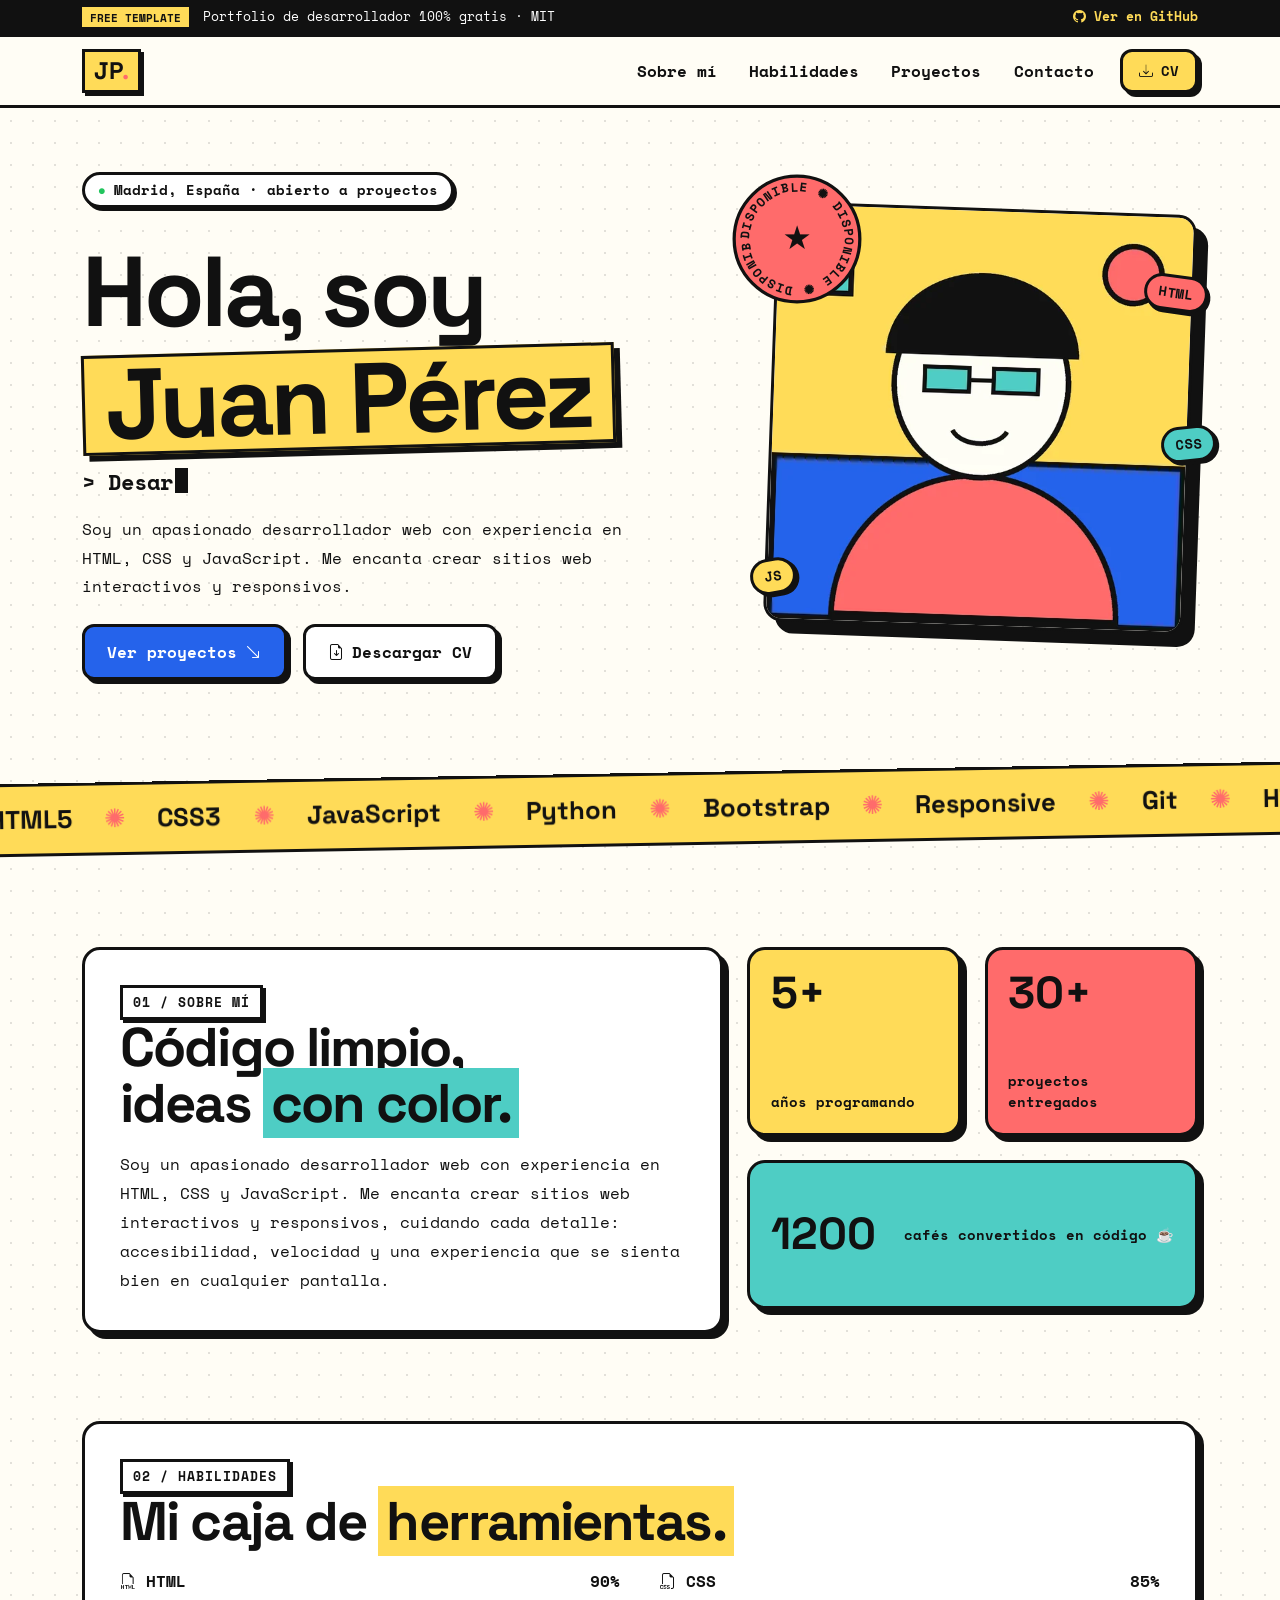
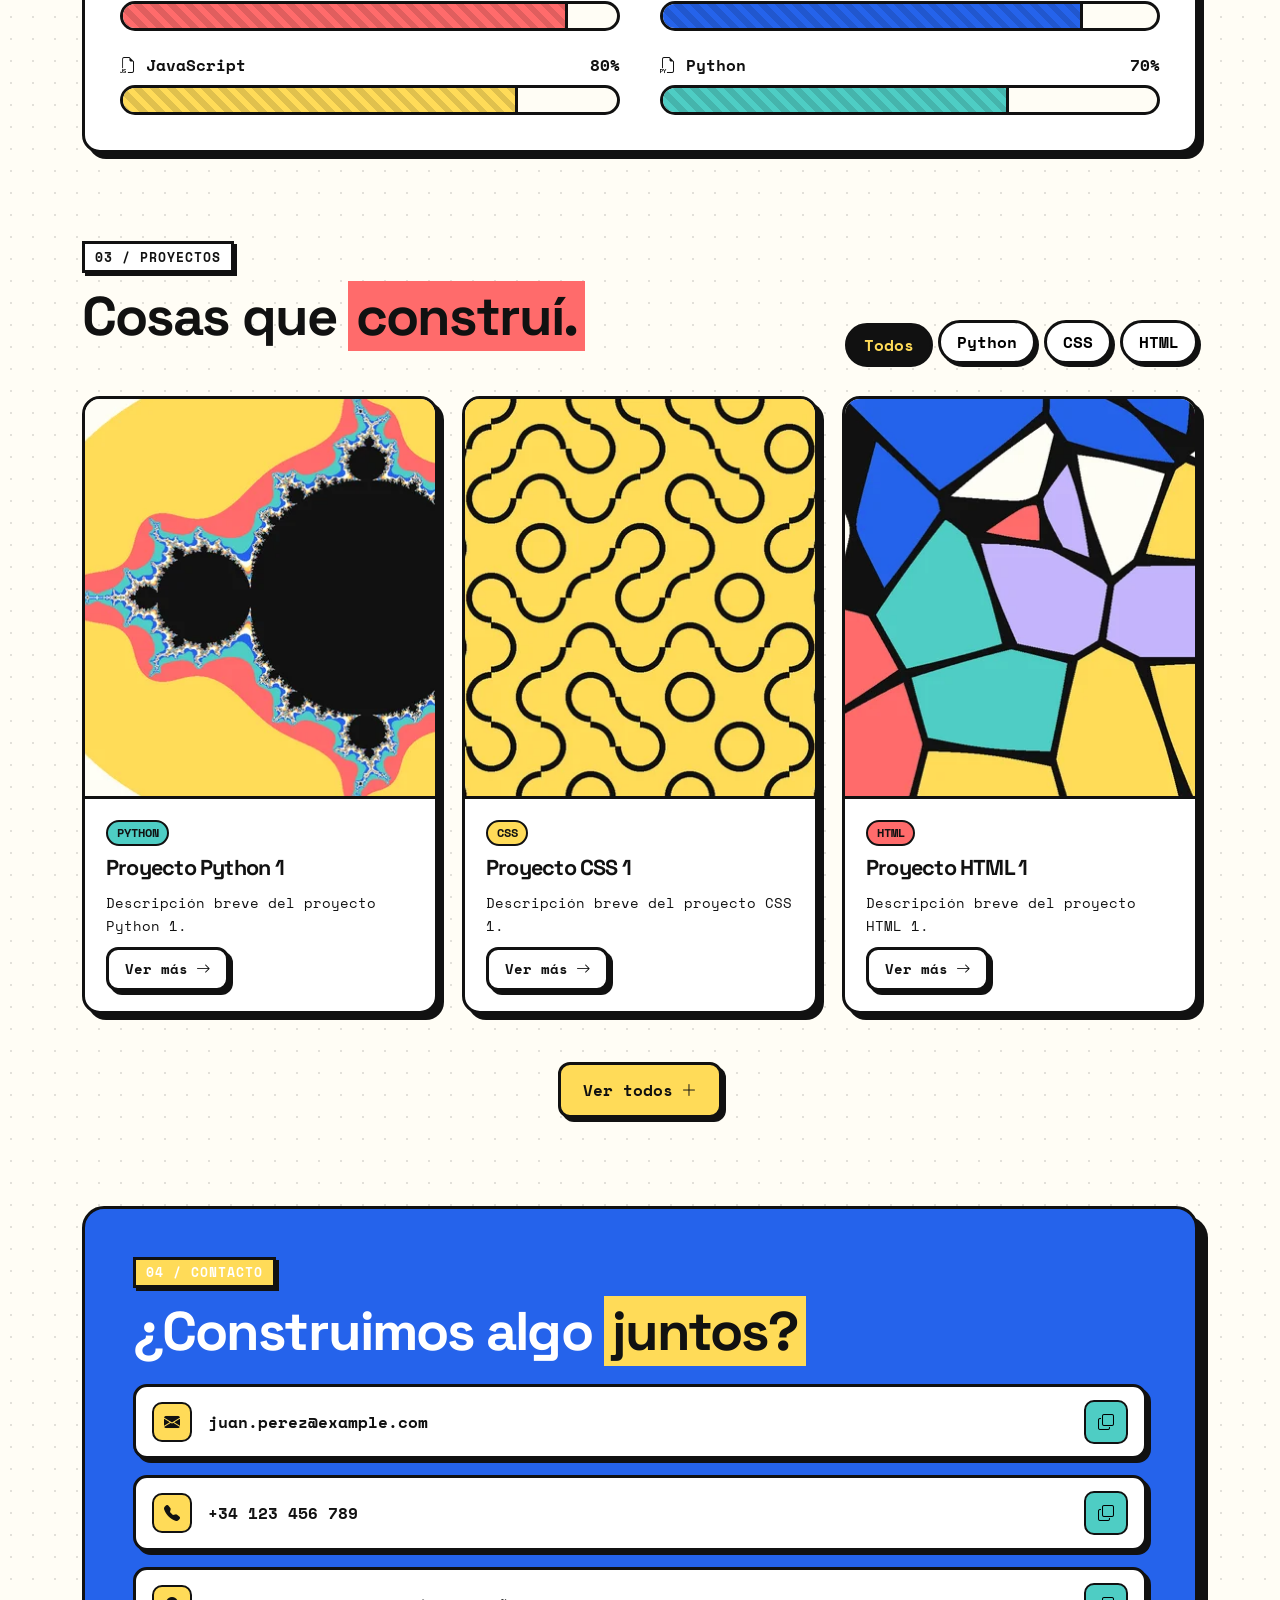
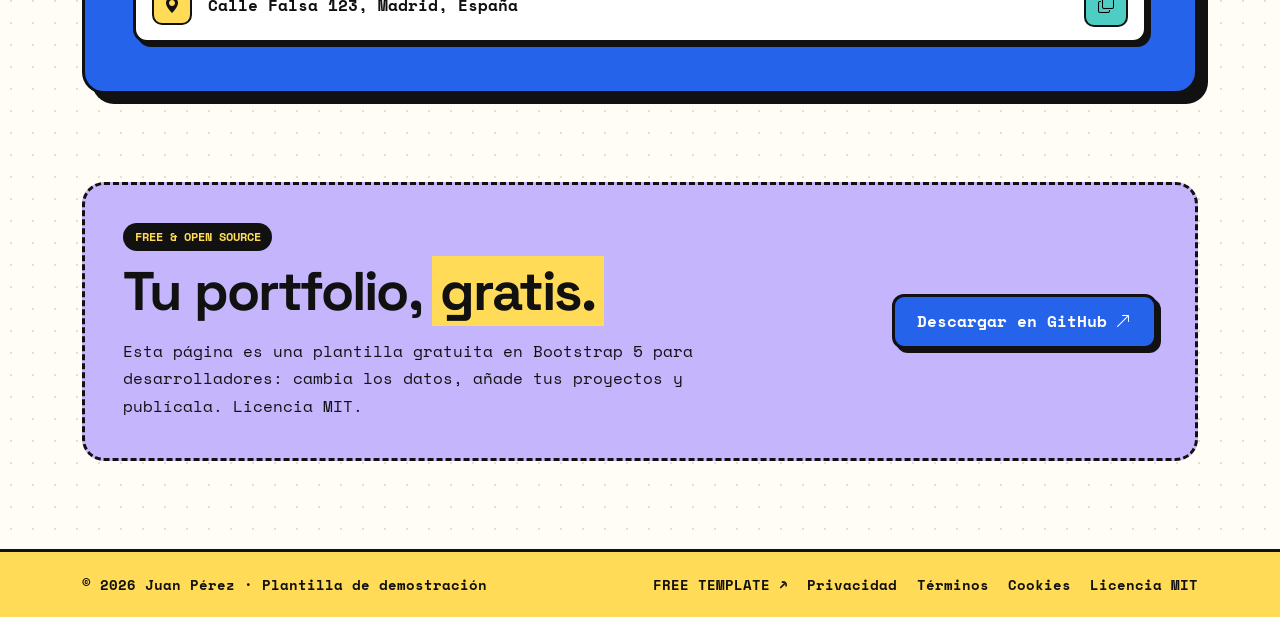
==== commit 4ac99e94: "Add privacy, terms and cookie policy pages GDPR-ready legal templates with placeholders, styled with" ====
--- a/index.html
+++ b/index.html
@@ -167,7 +167,7 @@
   <footer class="footer no-print">
     <div class="container footer-inner">
       <span>© <span id="year"></span> Juan Pérez · Plantilla de demostración</span>
-      <span class="footer-links"><a href="#template">FREE TEMPLATE ↗</a><a href="LICENSE">Licencia MIT</a></span>
+      <span class="footer-links"><a href="#template">FREE TEMPLATE ↗</a><a href="privacidad.html">Privacidad</a><a href="terminos.html">Términos</a><a href="cookies.html">Cookies</a><a href="LICENSE">Licencia MIT</a></span>
     </div>
   </footer>
 
